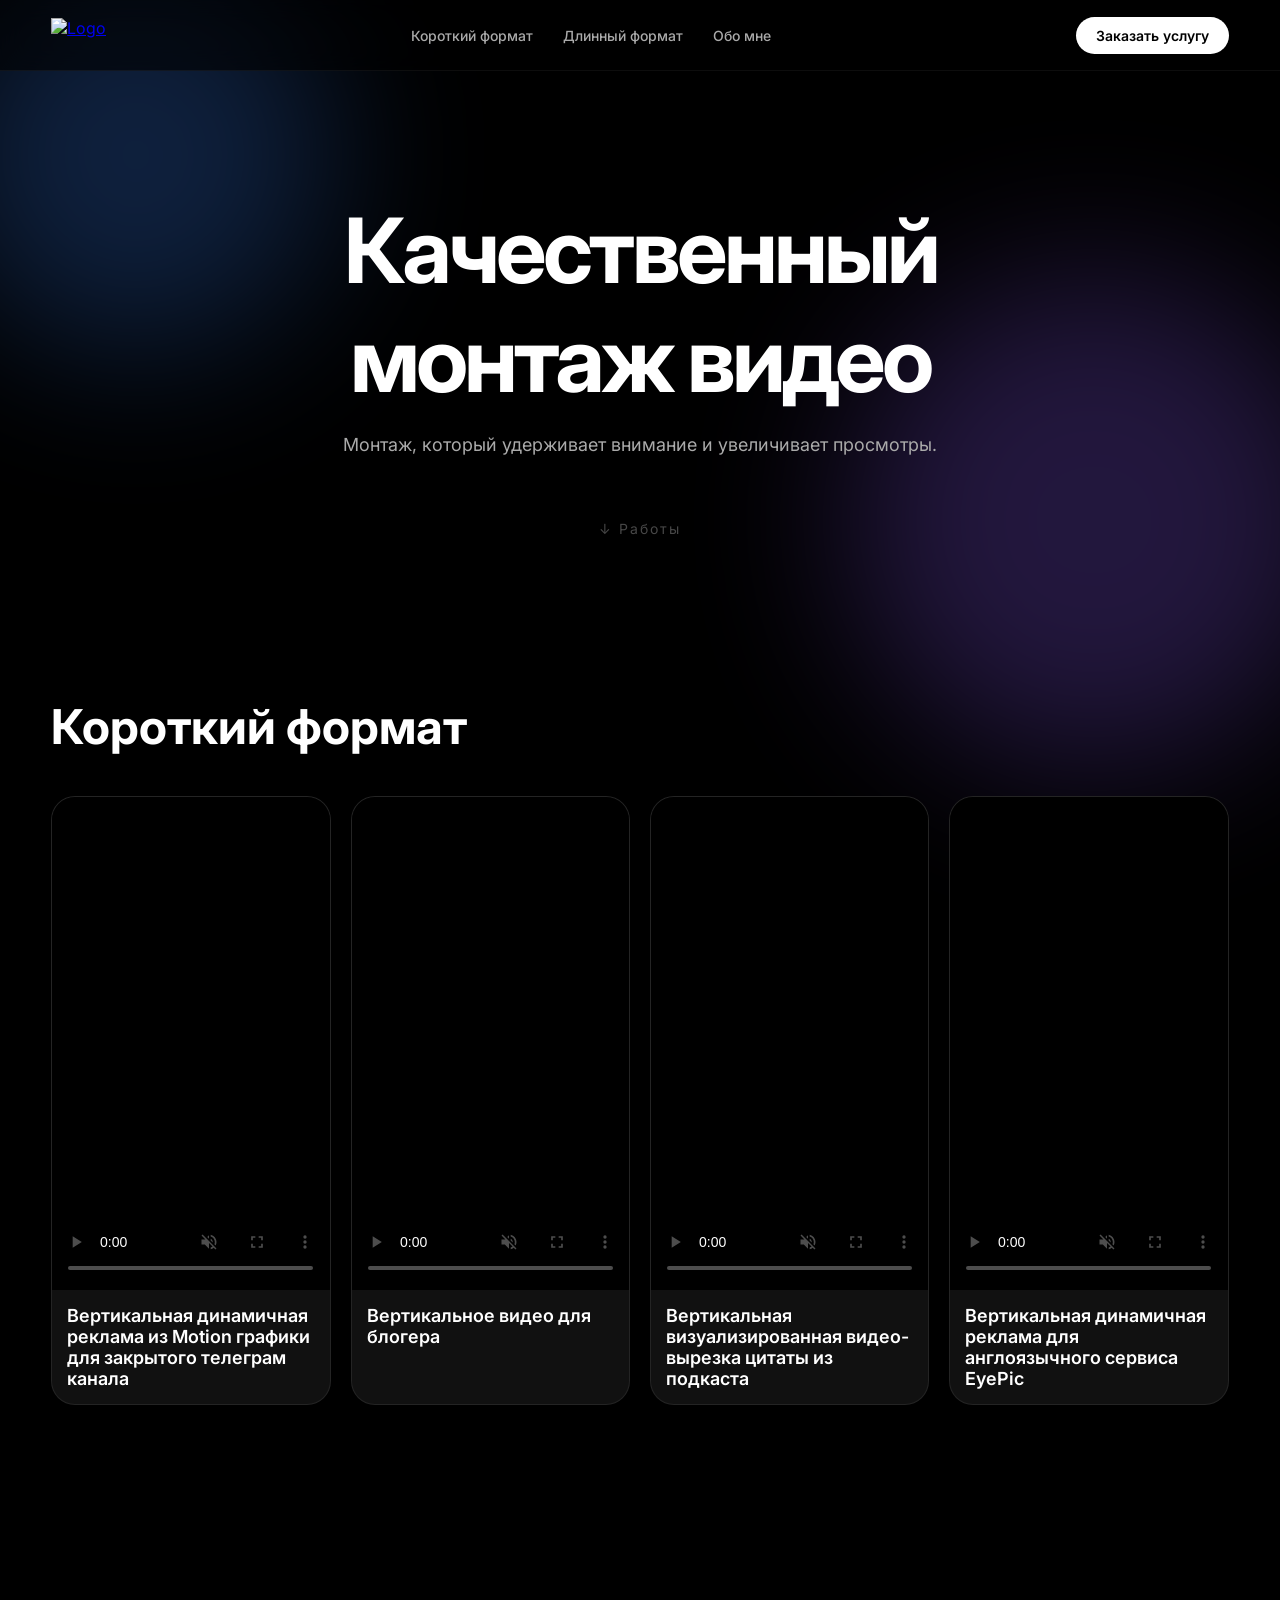
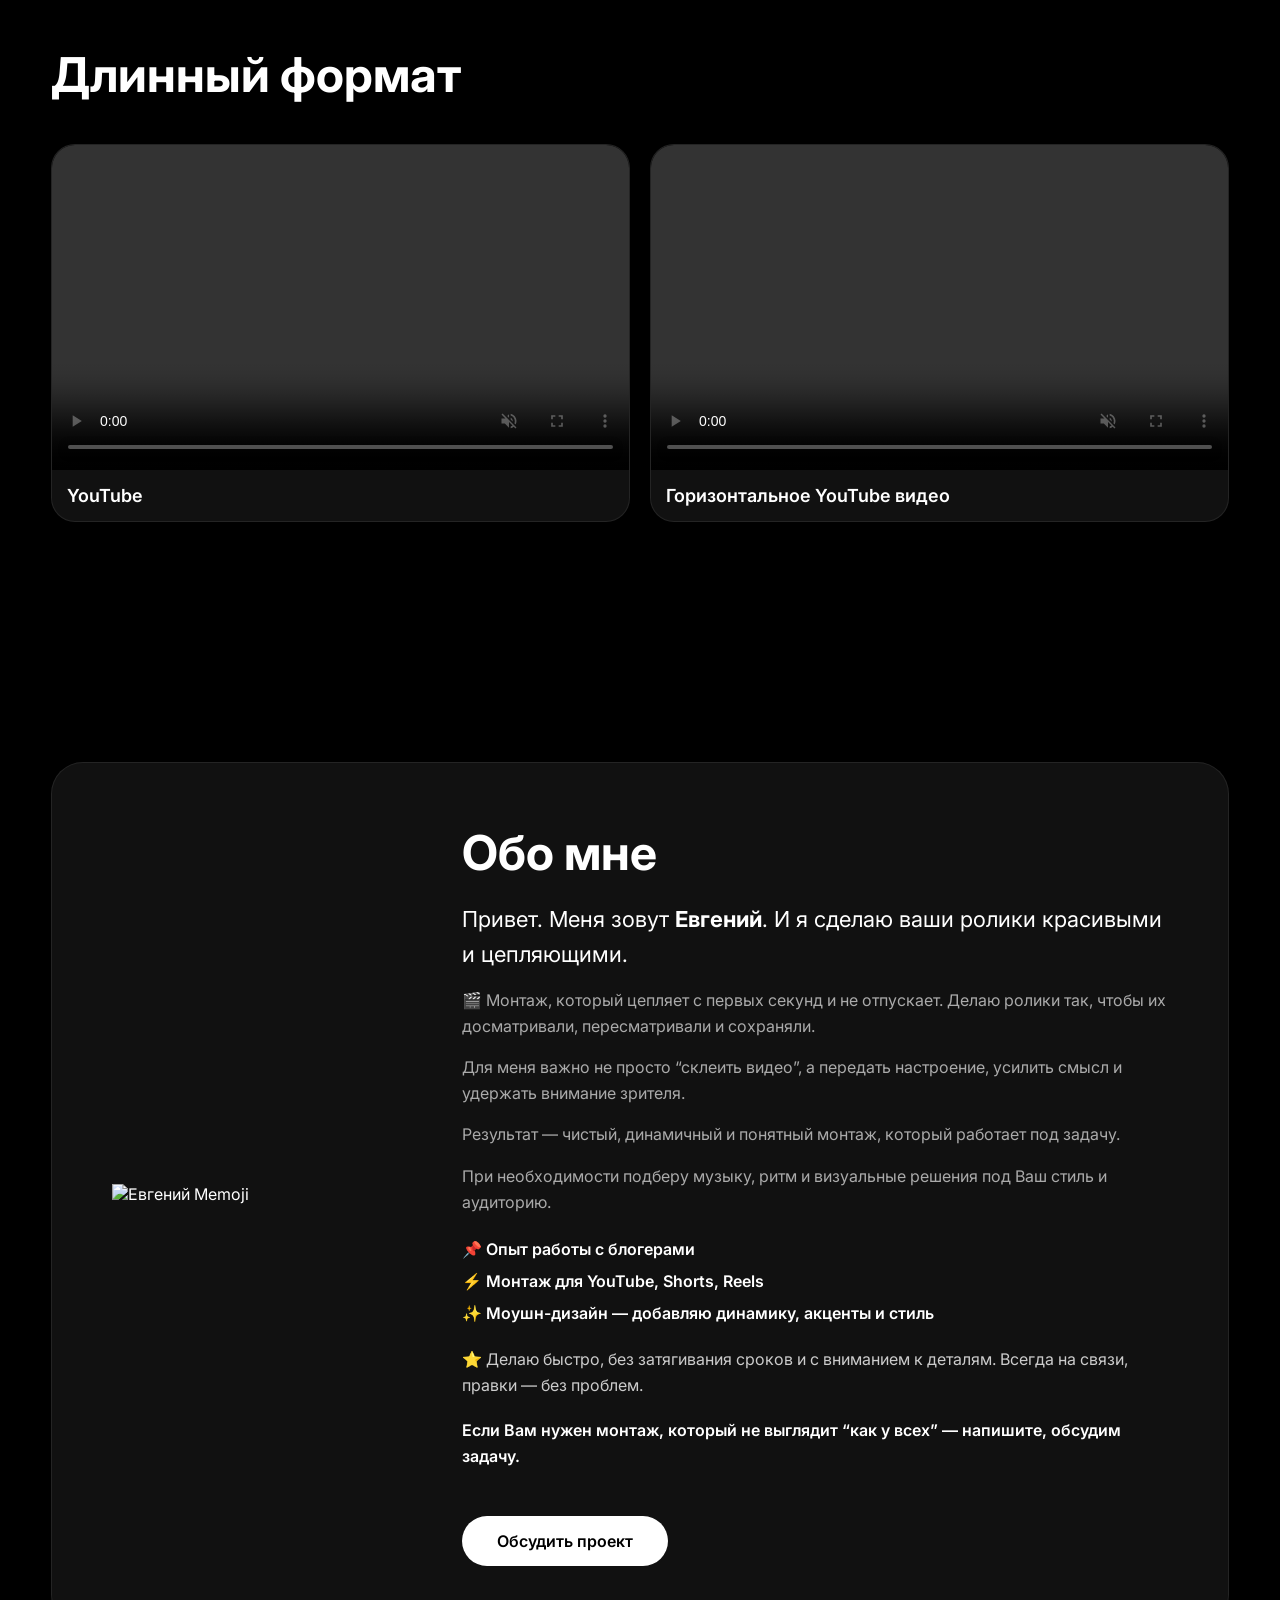
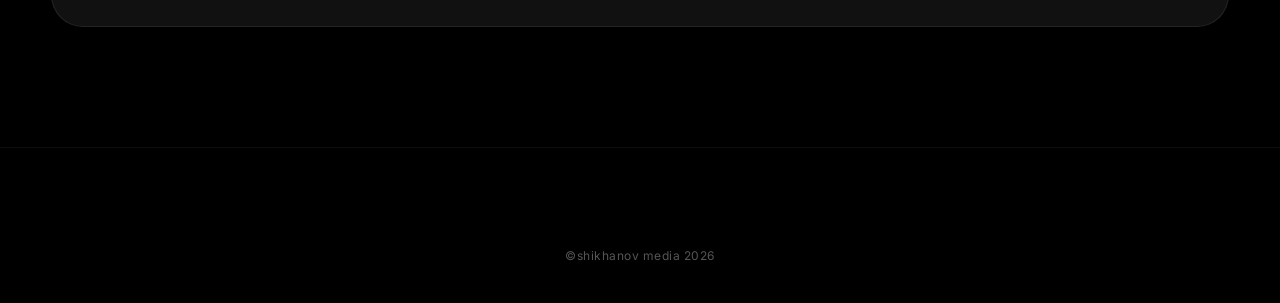
==== index.html @ 3e1317ae "Add files via upload" ====
<!DOCTYPE html>
<html lang="ru">
<head>
<meta charset="UTF-8" />
<meta name="viewport" content="width=device-width, initial-scale=1.0"/>

<title>Портфолио Shikhanov Media</title>

<link rel="preconnect" href="https://fonts.googleapis.com">
<link rel="preconnect" href="https://fonts.gstatic.com" crossorigin>
<link href="https://fonts.googleapis.com/css2?family=Inter:wght@300;400;600;800&display=swap" rel="stylesheet">

<link rel="stylesheet" href="style.css">
</head>

<body>
<!-- Фоновые светящиеся круги -->
<div class="bg-shapes">
  <div class="shape shape-1"></div>
  <div class="shape shape-2"></div>
</div>

<!-- ШАПКА САЙТА -->
<header class="header">
  <div class="container header-wrap">
    <a href="#" class="logo">
      <img src="images/head.png" alt="Logo">
    </a>
    <nav class="nav">
      <a href="#short-form">Короткий формат</a>
      <a href="#long-form">Длинный формат</a>
      <a href="#about">Обо мне</a>
    </nav>
    <a href="https://t.me/zhekalkin" target="_blank" class="nav-cta">Заказать услугу</a>
  </div>
</header>

<!-- HERO -->
<section class="hero compact">
  <div class="container">

    <h1 class="fade">Качественный<br>монтаж видео</h1>

    <p class="fade">
      Монтаж, который удерживает внимание и увеличивает просмотры.
    </p>

  </div>
</section>
<div class="hint">
  <div class="container">
    ↓ Работы
  </div>
</div>

<!-- SHORT FORM -->
<section id="short-form" class="container section fade">
  <h2>Короткий формат</h2>

  <div class="grid">

    <div class="card">
      <video
        controls
        autoplay
        muted
        preload="metadata"
        playsinline
        poster="posters/reel1.jpg">
        <source src="videos/reel1.mp4" type="video/mp4">
      </video>
      <div class="card-content">
        <h3>Вертикальная динамичная реклама из Motion графики для закрытого телеграм канала</h3>
      </div>
    </div>

    <div class="card">
      <video
        controls
        autoplay
        muted
        preload="metadata"
        playsinline
        poster="posters/reel1.jpg">
        <source src="videos/reel2.mp4" type="video/mp4">
      </video>
      <div class="card-content">
        <h3>Вертикальное видео для блогера</h3>
      </div>
    </div>

    <div class="card">
      <video
        controls
        autoplay
        muted
        preload="metadata"
        playsinline
        poster="posters/reel1.jpg">
        <source src="videos/reel3.mp4" type="video/mp4">
      </video>
      <div class="card-content">
        <h3>Вертикальная визуализированная видео-вырезка цитаты из подкаста</h3>
      </div>
    </div>

    <div class="card">
      <video
        controls
        autoplay
        muted
        preload="metadata"
        playsinline
        poster="posters/reel1.jpg">
        <source src="videos/reel4.mp4" type="video/mp4">
      </video>
      <div class="card-content">
        <h3>Вертикальная динамичная реклама для англоязычного сервиса EyePic</h3>
      </div>
    </div>

  </div>
</section>

<!-- LONG FORM -->
<section id="long-form" class="container section fade">
  <h2>Длинный формат</h2>

  <div class="long-grid">

    <div class="card">
      <video controls autoplay muted src="videos/long1.mp4"></video>
      <div class="card-content">
        <h3>YouTube</h3>
      </div>
    </div>

    <div class="card">
      <video controls autoplay muted src="videos/long2.mp4"></video>
      <div class="card-content">
        <h3>Горизонтальное YouTube видео</h3>
      </div>
    </div>

  </div>
</section>

<!-- ABOUT -->
<section id="about" class="container section fade">
  <div class="about-card">
    
    <!-- Левая колонка с Memoji -->
    <div class="about-avatar">
      <img src="images/memoji.png" alt="Евгений Memoji" class="memoji-img">
    </div>
    
    <!-- Правая колонка с текстом -->
    <div class="about-text">
      <h2>Обо мне</h2>
      
      <p class="intro">Привет. Меня зовут <strong>Евгений</strong>. И я сделаю ваши ролики красивыми и цепляющими.</p>
      
      <div class="about-benefits">
        <p>🎬 Монтаж, который цепляет с первых секунд и не отпускает. Делаю ролики так, чтобы их досматривали, пересматривали и сохраняли.</p>
        <p>Для меня важно не просто “склеить видео”, а передать настроение, усилить смысл и удержать внимание зрителя.</p>
        <p>Результат — чистый, динамичный и понятный монтаж, который работает под задачу.</p>
        <p>При необходимости подберу музыку, ритм и визуальные решения под Ваш стиль и аудиторию.</p>
      </div>

      <ul class="about-skills">
        <li>📌 Опыт работы с блогерами</li>
        <li>⚡ Монтаж для YouTube, Shorts, Reels</li>
        <li>✨ Моушн-дизайн — добавляю динамику, акценты и стиль</li>
      </ul>

      <p class="features">⭐ Делаю быстро, без затягивания сроков и с вниманием к деталям. Всегда на связи, правки — без проблем.</p>
      
      <p class="outro">Если Вам нужен монтаж, который не выглядит “как у всех” — напишите, обсудим задачу.</p>

      <a class="cta" href="https://t.me/zhekalkin" target="_blank">Обсудить проект</a>
    </div>
    
  </div>
</section>

<!-- ПОДВАЛ (FOOTER) -->
<footer class="footer">
  <div class="container">
    <p>©shikhanov media 2026</p>
  </div>
</footer>

<script src="script.js"></script>
</body>
</html>
---- style.css ----
* {
    margin: 0;
    padding: 0;
    box-sizing: border-box;
    font-family: Inter, sans-serif;
}

html {
    scroll-behavior: smooth;
    scroll-padding-top: 90px; /* Отступ сверху при скролле к якорю, чтобы шапка не перекрывала заголовки */
}

body {
    background: #000;
    color: #fff;
    overflow-x: hidden;
}

.container {
    width: min(1200px, 92%);
    margin: auto;
}

.section {
    padding: 120px 0;
}

/* HERO теперь компактный */
.hero {
    height: 60vh;
    display: flex;
    align-items: center;
    justify-content: center;
    text-align: center;
    padding-top: 40px;
}

.hero.compact {
    padding-top: 110px; /* Корректировка отступа из-за фиксированной шапки */
}

/* Уменьшаем заголовок */
h1 {
    font-size: 90px;
    letter-spacing: -4px;
}

@media(max-width: 900px) {
    h1 { font-size: 54px; }
    .hero { height: 55vh; }
}

/* Подсказка вниз */
.hint {
    text-align: center;
    color: #666;
    margin-top: -20px;
    margin-bottom: 40px;
    font-size: 14px;
    letter-spacing: 2px;
    opacity: .7;
}

p {
    color: #aaa;
    margin-top: 20px;
    font-size: 18px;
}

.scroll {
    margin-top: 50px;
    opacity: .5;
    letter-spacing: 3px;
}

h2 {
    font-size: 48px;
    margin-bottom: 40px;
}

/* Сетки для видео */
.grid {
    display: grid;
    grid-template-columns: repeat(4, 1fr);
    gap: 20px;
}

.long-grid {
    display: grid;
    grid-template-columns: repeat(2, 1fr);
    gap: 20px;
}

.card {
    background: #111;
    border: 1px solid rgba(255, 255, 255, .08);
    border-radius: 24px;
    overflow: hidden;
    transition: .35s ease;
}

.card:hover {
    transform: translateY(-6px);
    border-color: rgba(255, 255, 255, .18);
    box-shadow: 0 20px 60px rgba(255, 255, 255, .06);
}

/* НАСТРОЙКА ВИДЕОПЛЕЕРОВ */

/* 1. Короткий формат (Обычный режим в карточке) */
.grid .card video {
    width: 100%;
    aspect-ratio: 9/16;
    object-fit: cover; /* Растягивается и заполняет всю карточку без полей */
    background: #000;
    display: block;
}

/* Короткий формат (Полноэкранный режим — возвращаем оригинал) */
.grid .card video:fullscreen {
    object-fit: contain; /* Видео не обрезается при раскрытии */
}
.grid .card video:-webkit-full-screen {
    object-fit: contain; /* Для Safari и iOS */
}

/* 2. Длинный формат (Горизонтальные видео на сайте) */
.long-grid .card video {
    width: 100%;
    aspect-ratio: 16/9;
    object-fit: contain;
    background: #000;
    display: block;
}

.card-content {
    padding: 15px;
}

.card-content h3 {
    font-size: 18px;
    font-weight: 600;
}

/* Кнопки и анимации появления */
.cta {
    display: inline-block;
    margin-top: 30px;
    padding: 15px 35px;
    background: #fff;
    color: #000;
    border-radius: 999px;
    text-decoration: none;
    font-weight: 600;
    transition: opacity 0.3s ease;
}

.cta:hover {
    opacity: 0.9;
}

.fade {
    opacity: 0;
    transform: translateY(40px);
    transition: 1s;
}

.fade.show {
    opacity: 1;
    transform: none;
}

/* ФОНОВЫЕ СВЕТЯЩИЕСЯ КРУГИ */
.bg-shapes {
    position: fixed;
    top: 0;
    left: 0;
    width: 100%;
    height: 100%;
    z-index: -1;
    overflow: hidden;
    pointer-events: none;
    background: #000;
}

.shape {
    position: absolute;
    border-radius: 50%;
    filter: blur(80px);
    opacity: 0.25;
    will-change: transform;
}

.shape-1 {
    top: -5%;
    left: -5%;
    width: 400px;
    height: 400px;
    background: #3b82f6;
}

.shape-2 {
    top: 30%;
    right: -5%;
    width: 500px;
    height: 500px;
    background: #8b5cf6;
}

/* БЛОК "ОБО МНЕ" */
.about-card {
    background: #111;
    border: 1px solid rgba(255, 255, 255, 0.08);
    border-radius: 32px;
    padding: 60px;
    display: flex;
    gap: 50px;
    align-items: center;
    text-align: left;
}

.about-avatar {
    flex: 0 0 300px;
    display: flex;
    justify-content: center;
    align-items: center;
}

.memoji-img {
    width: 100%;
    height: auto;
    object-fit: contain;
    opacity: 0;
    transform: scale(0.8) translateY(20px);
    transition: all 1s cubic-bezier(0.34, 1.56, 0.64, 1);
}

.fade.show .memoji-img {
    opacity: 1;
    transform: scale(1) translateY(0);
    transition-delay: 0.2s;
}

.about-text {
    flex: 1;
}

.about-text h2 {
    margin-bottom: 20px;
}

.about-text p {
    margin-top: 0;
    margin-bottom: 16px;
    line-height: 1.6;
}

.about-text .intro {
    font-size: 22px;
    color: #fff;
}

.about-benefits p {
    font-size: 16px;
    color: #aaa;
}

.about-skills {
    list-style: none;
    padding: 0;
    margin: 24px 0;
}

.about-skills li {
    font-size: 16px;
    color: #fff;
    margin-bottom: 12px;
    font-weight: 600;
}

.about-text .features, 
.about-text .outro {
    font-size: 16px;
    color: #ccc;
}

.about-text .outro {
    font-weight: 600;
    color: #fff;
    margin-top: 20px;
}

/* ФИКСИРОВАННАЯ ШАПКА */
.header {
    position: fixed;
    top: 0;
    left: 0;
    width: 100%;
    z-index: 100;
    background: rgba(0, 0, 0, 0.6);
    backdrop-filter: blur(12px);
    -webkit-backdrop-filter: blur(12px);
    border-bottom: 1px solid rgba(255, 255, 255, 0.05);
}

.header-wrap {
    display: flex;
    justify-content: space-between;
    align-items: center;
    height: 70px;
}

.logo img {
    height: 35px;
    width: auto;
    display: block;
}

.nav {
    display: flex;
    gap: 30px;
}

.nav a {
    color: #aaa;
    text-decoration: none;
    font-size: 14px;
    font-weight: 500;
    transition: color 0.3s ease;
}

.nav a:hover {
    color: #fff;
}

.nav-cta {
    display: inline-block;
    padding: 10px 20px;
    background: #fff;
    color: #000;
    border-radius: 999px;
    text-decoration: none;
    font-size: 14px;
    font-weight: 600;
    transition: opacity 0.3s ease;
}

.nav-cta:hover {
    opacity: 0.9;
}

/* ПОДВАЛ (FOOTER) */
.footer {
    padding: 80px 0 40px 0;
    text-align: center;
    border-top: 1px solid rgba(255, 255, 255, 0.05);
}

.footer p {
    font-size: 12px;
    color: #555;
    letter-spacing: 0.5px;
}

/* АДАПТИВНОСТЬ */
@media(max-width: 900px) {
    .about-card {
        flex-direction: column;
        padding: 30px 20px;
        gap: 30px;
        text-align: center;
    }
    .about-avatar {
        flex: 0 0 200px;
        width: 200px;
    }
    .about-skills {
        text-align: left;
        display: inline-block;
    }
    .grid {
        grid-template-columns: repeat(2, 1fr); /* По два видео в ряд на планшетах */
    }
}

@media (max-width: 768px) {
    .header-wrap {
        height: auto;
        padding: 15px 0;
        flex-direction: column;
        gap: 15px;
    }
    .nav {
        gap: 15px;
        flex-wrap: wrap;
        justify-content: center;
    }
    html {
        scroll-padding-top: 160px; /* Увеличиваем отступ, так как мобильная шапка выше */
    }
}

@media(max-width: 480px) {
    .grid, .long-grid {
        grid-template-columns: 1fr; /* По одному видео в ряд на смартфонах */
    }
}
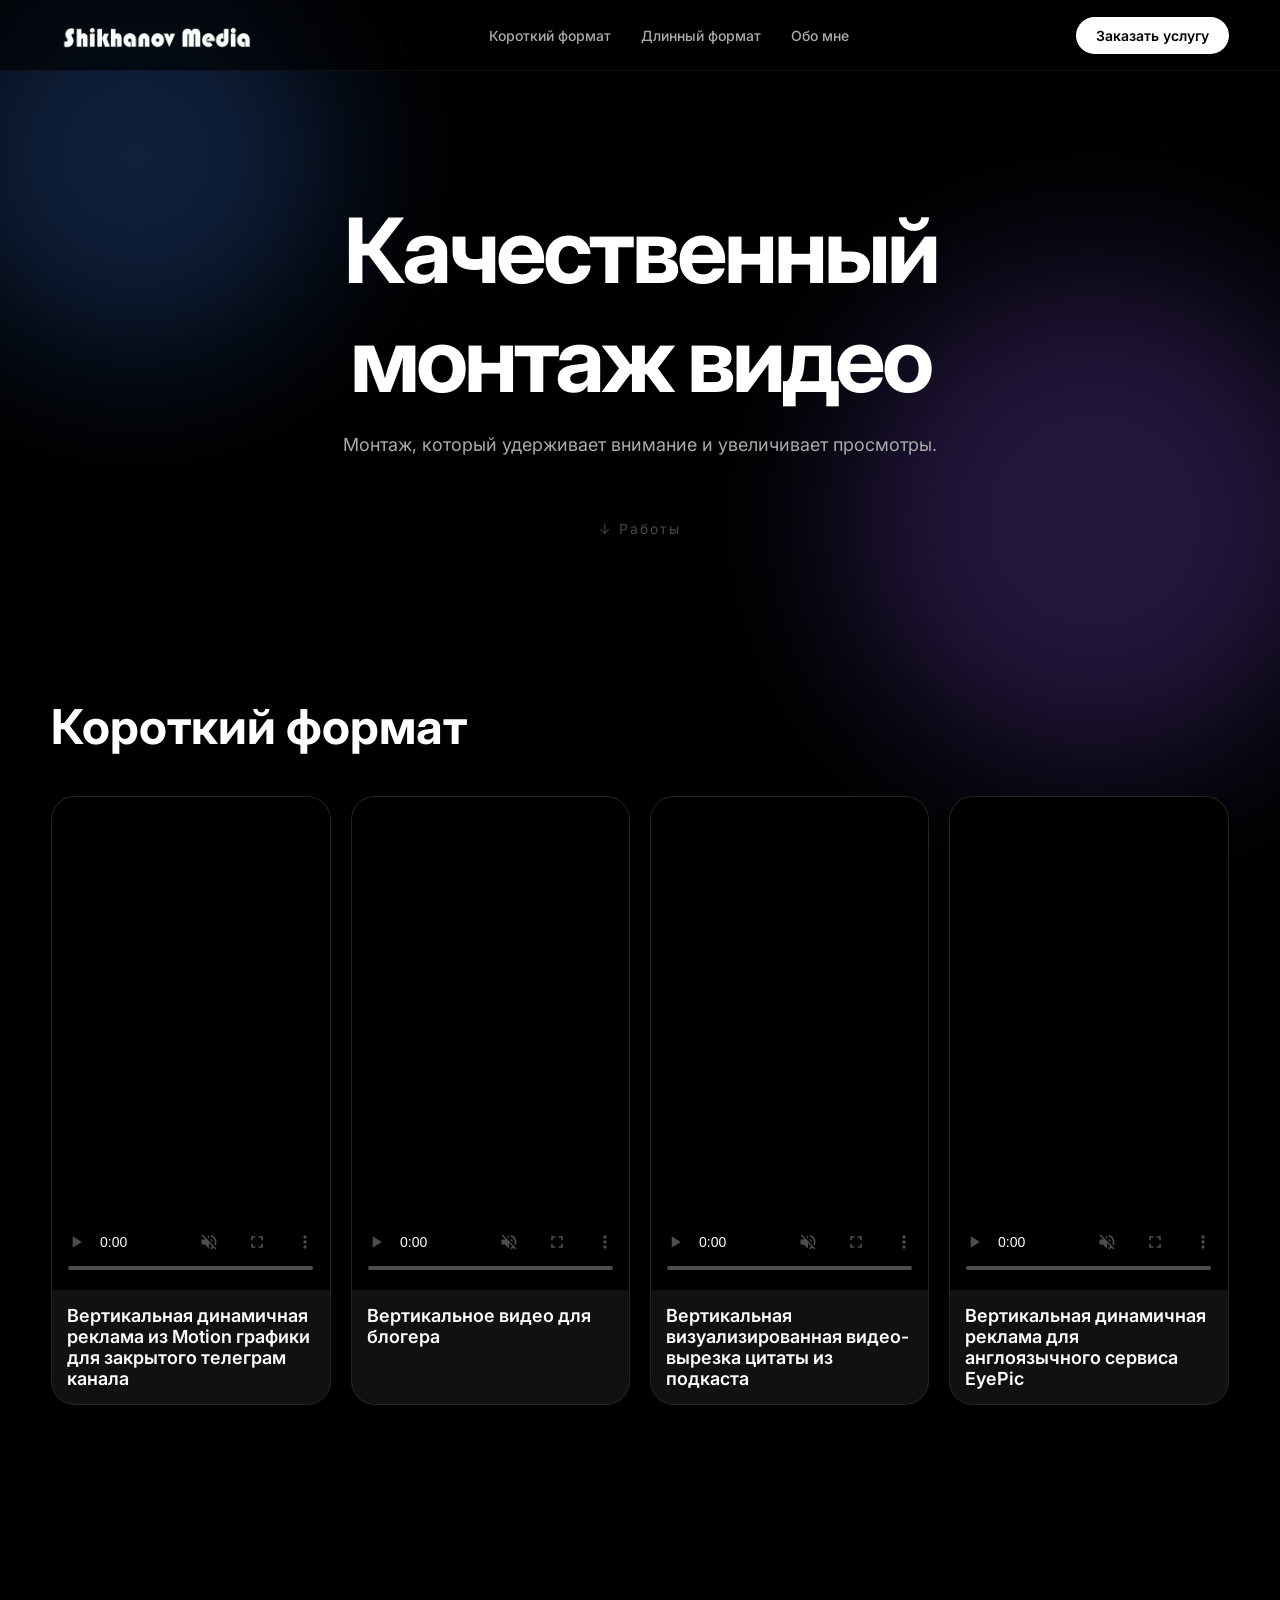
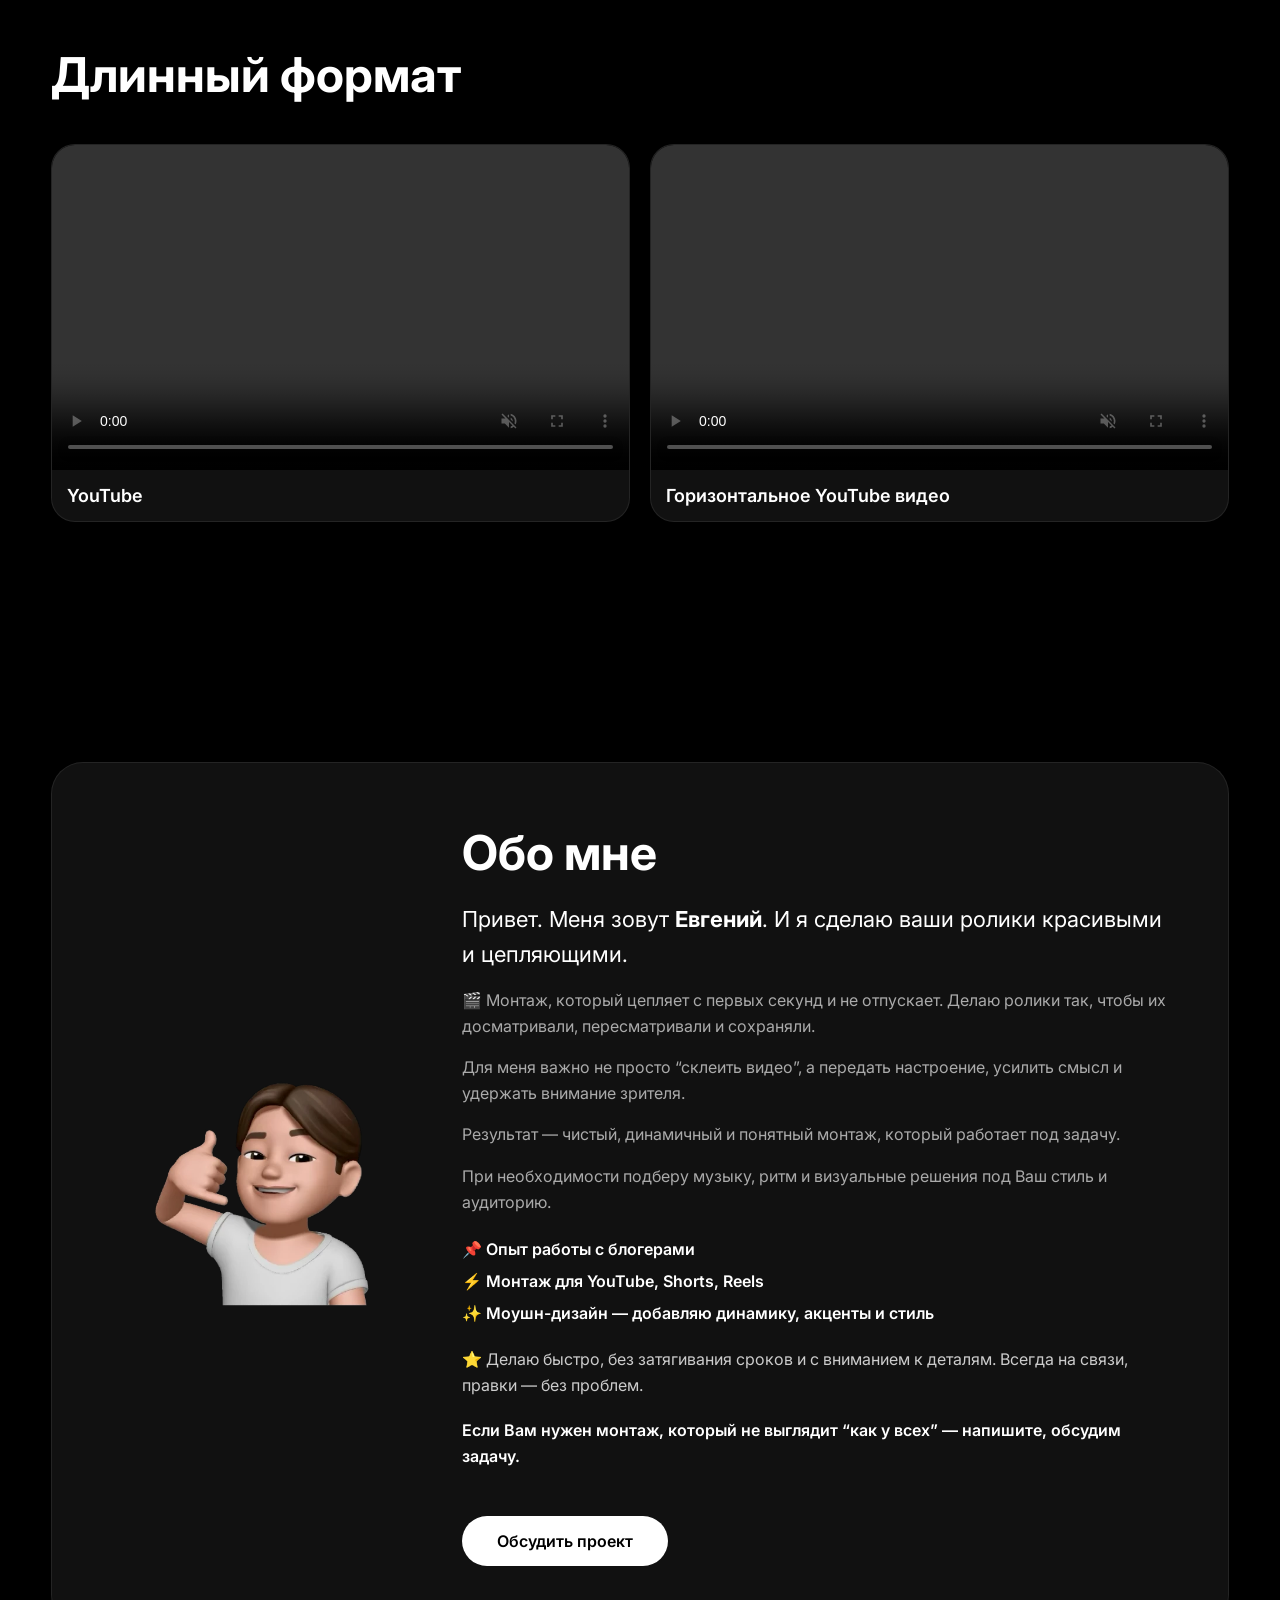
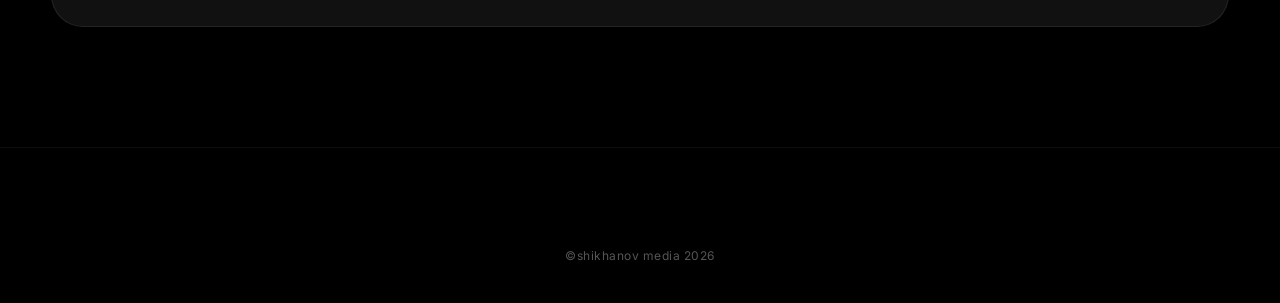
==== commit d7203930: "Update index.html" ====
--- a/index.html
+++ b/index.html
@@ -5,6 +5,8 @@
 <meta name="viewport" content="width=device-width, initial-scale=1.0"/>
 
 <title>Портфолио Shikhanov Media</title>
+
+<link rel="icon" type="image/png" href="images/memoji.png">
 
 <link rel="preconnect" href="https://fonts.googleapis.com">
 <link rel="preconnect" href="https://fonts.gstatic.com" crossorigin>
@@ -192,4 +194,4 @@
 
 <script src="script.js"></script>
 </body>
-</html>+</html>
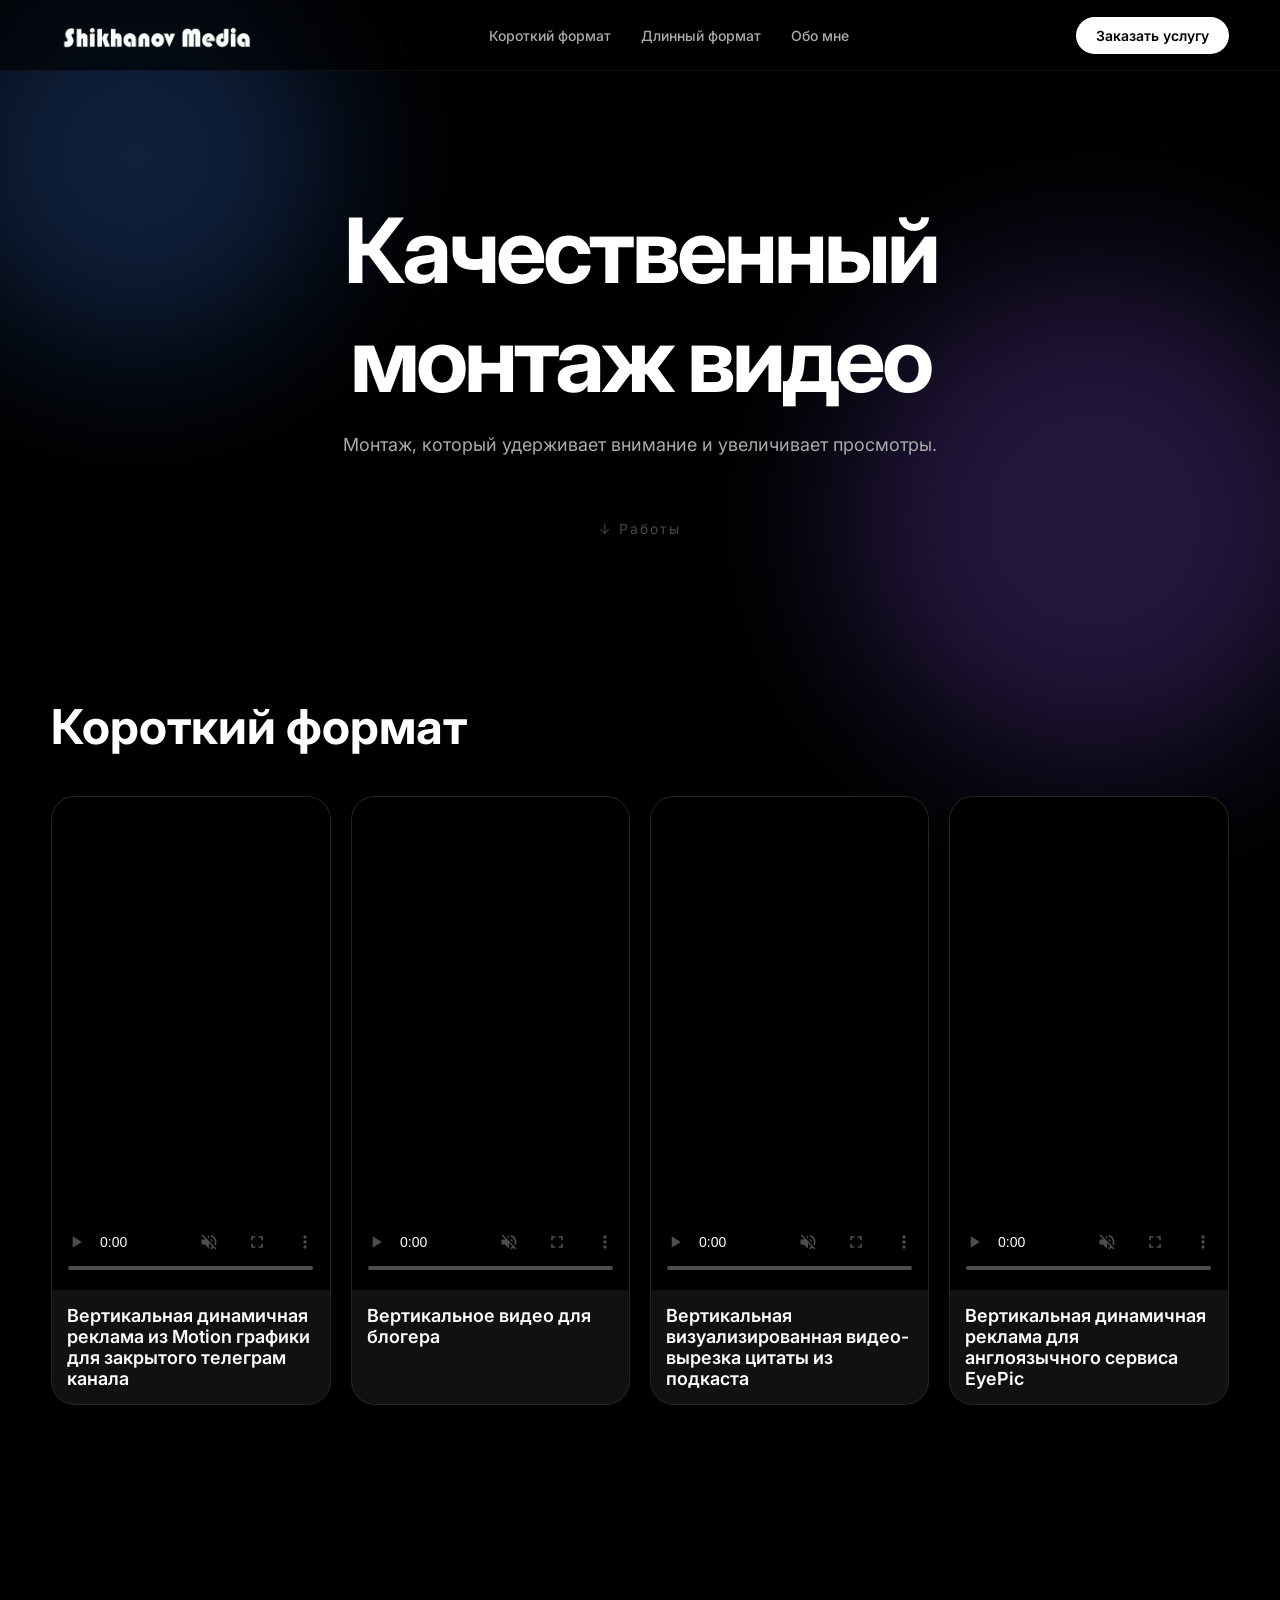
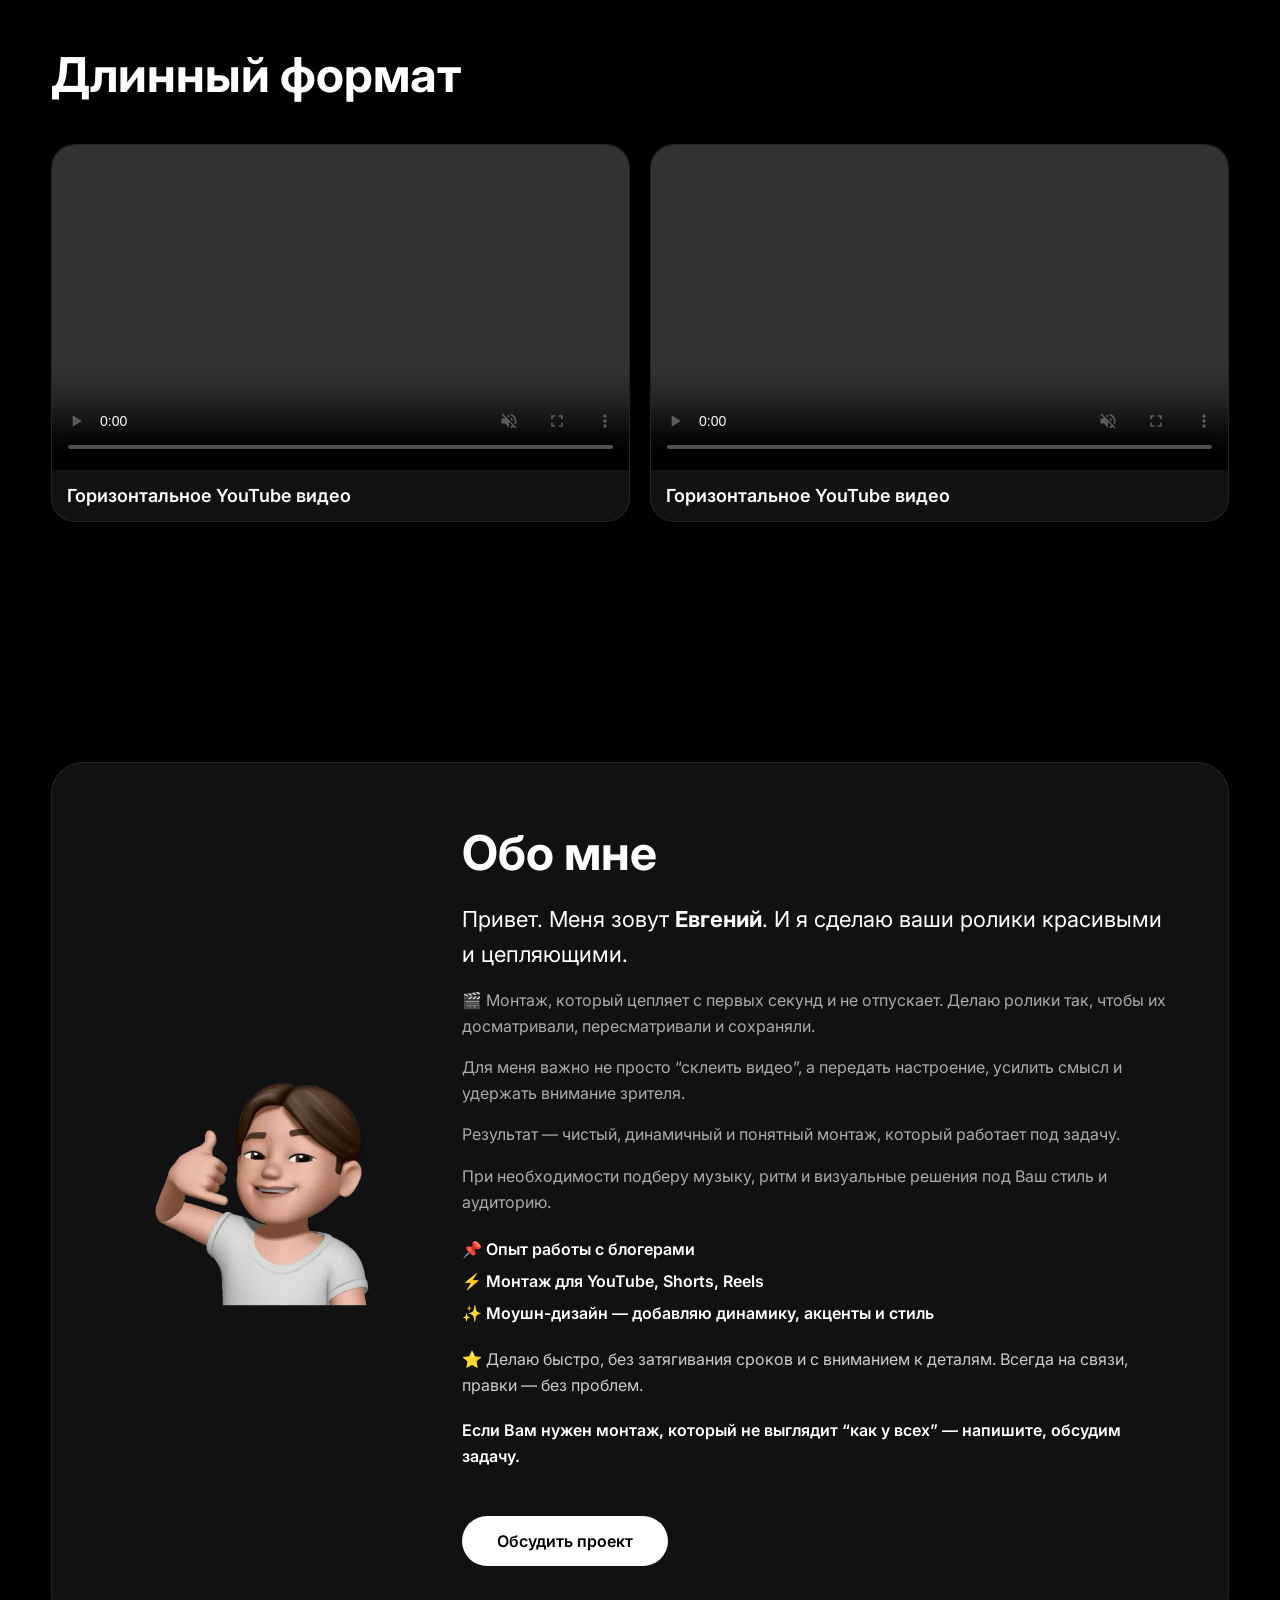
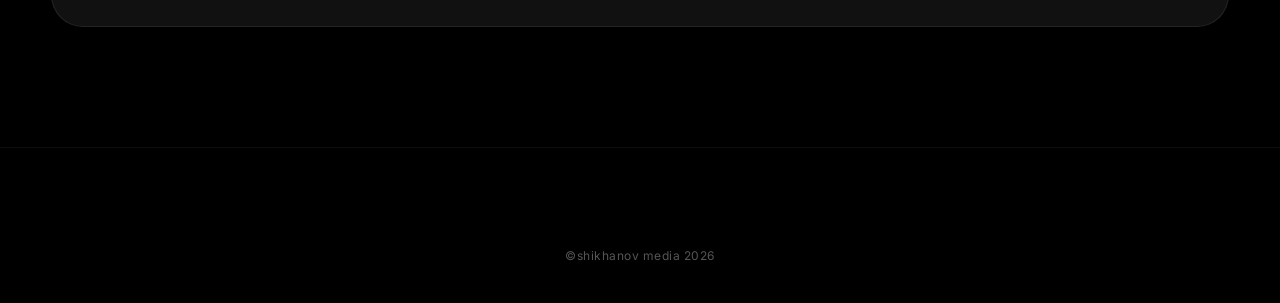
==== commit b669a2d7: "Update index.html" ====
--- a/index.html
+++ b/index.html
@@ -133,7 +133,7 @@
     <div class="card">
       <video controls autoplay muted src="videos/long1.mp4"></video>
       <div class="card-content">
-        <h3>YouTube</h3>
+        <h3>Горизонтальное YouTube видео</h3>
       </div>
     </div>
 
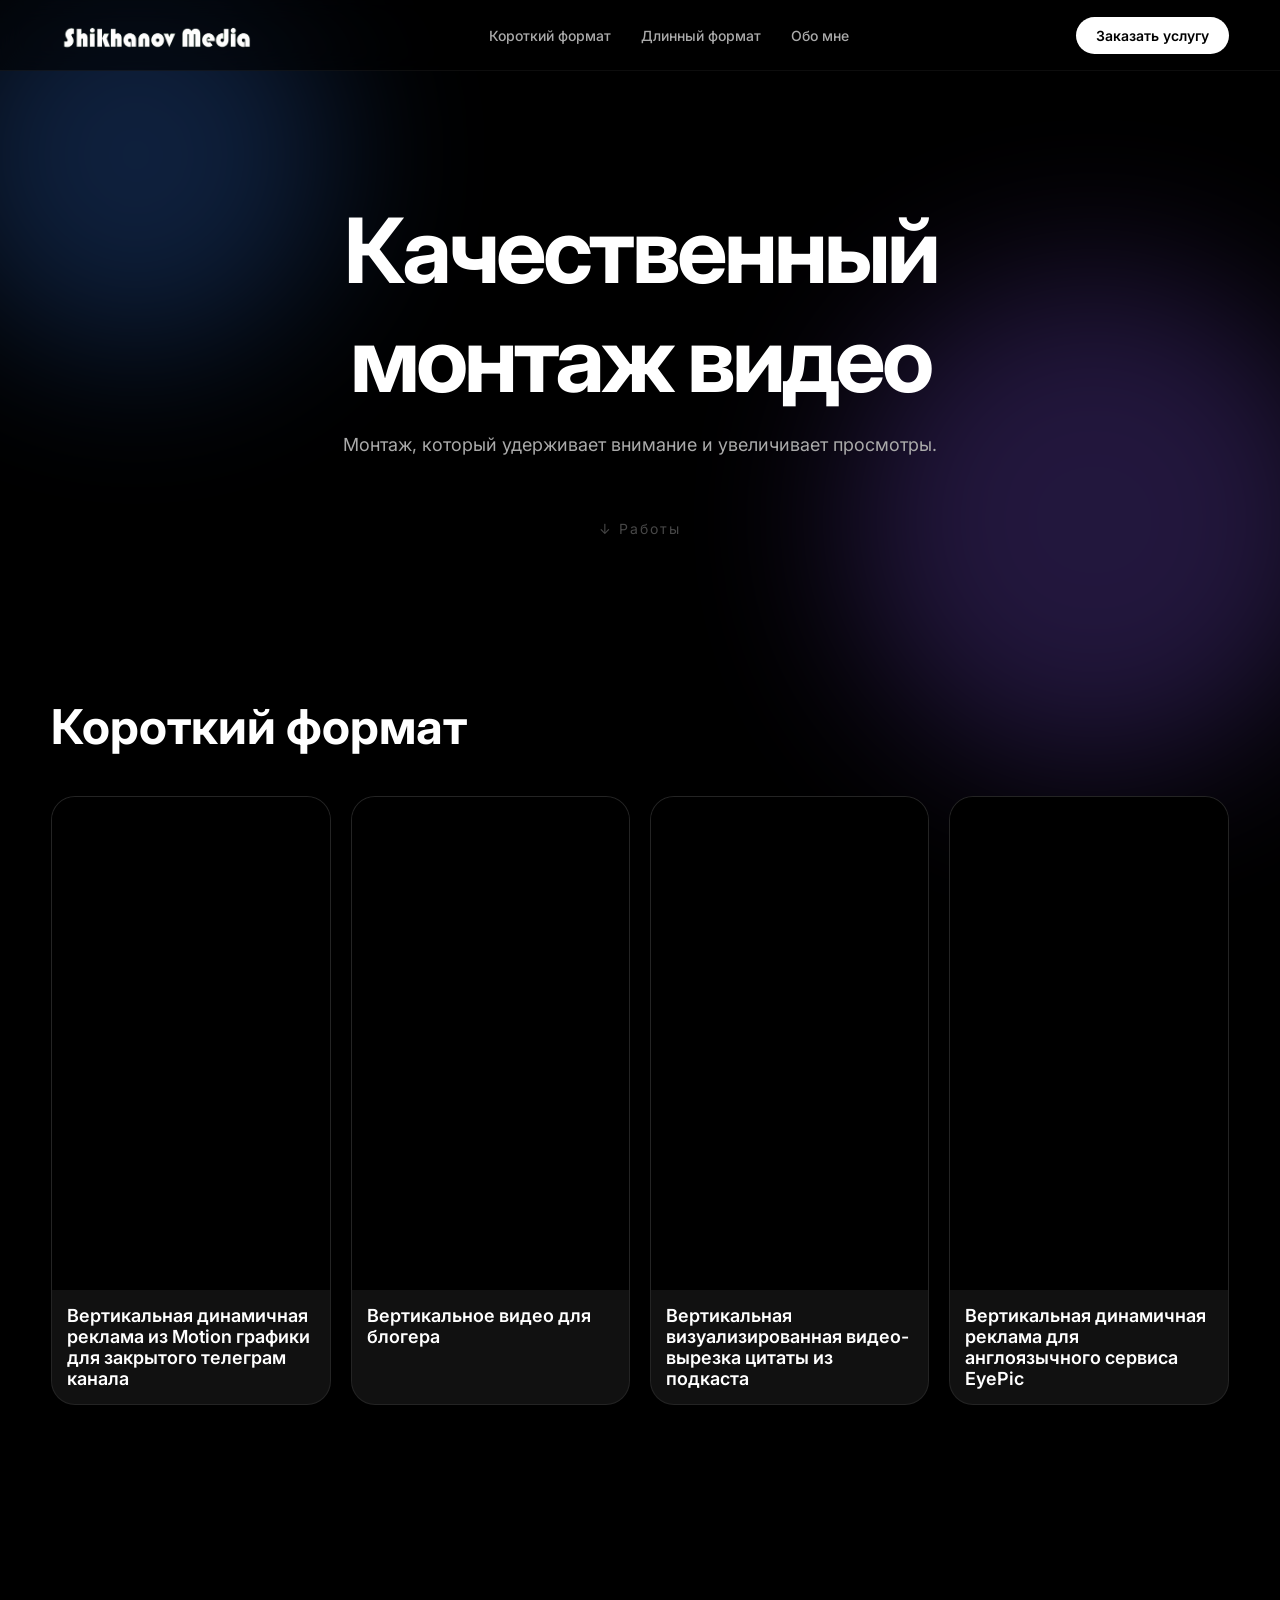
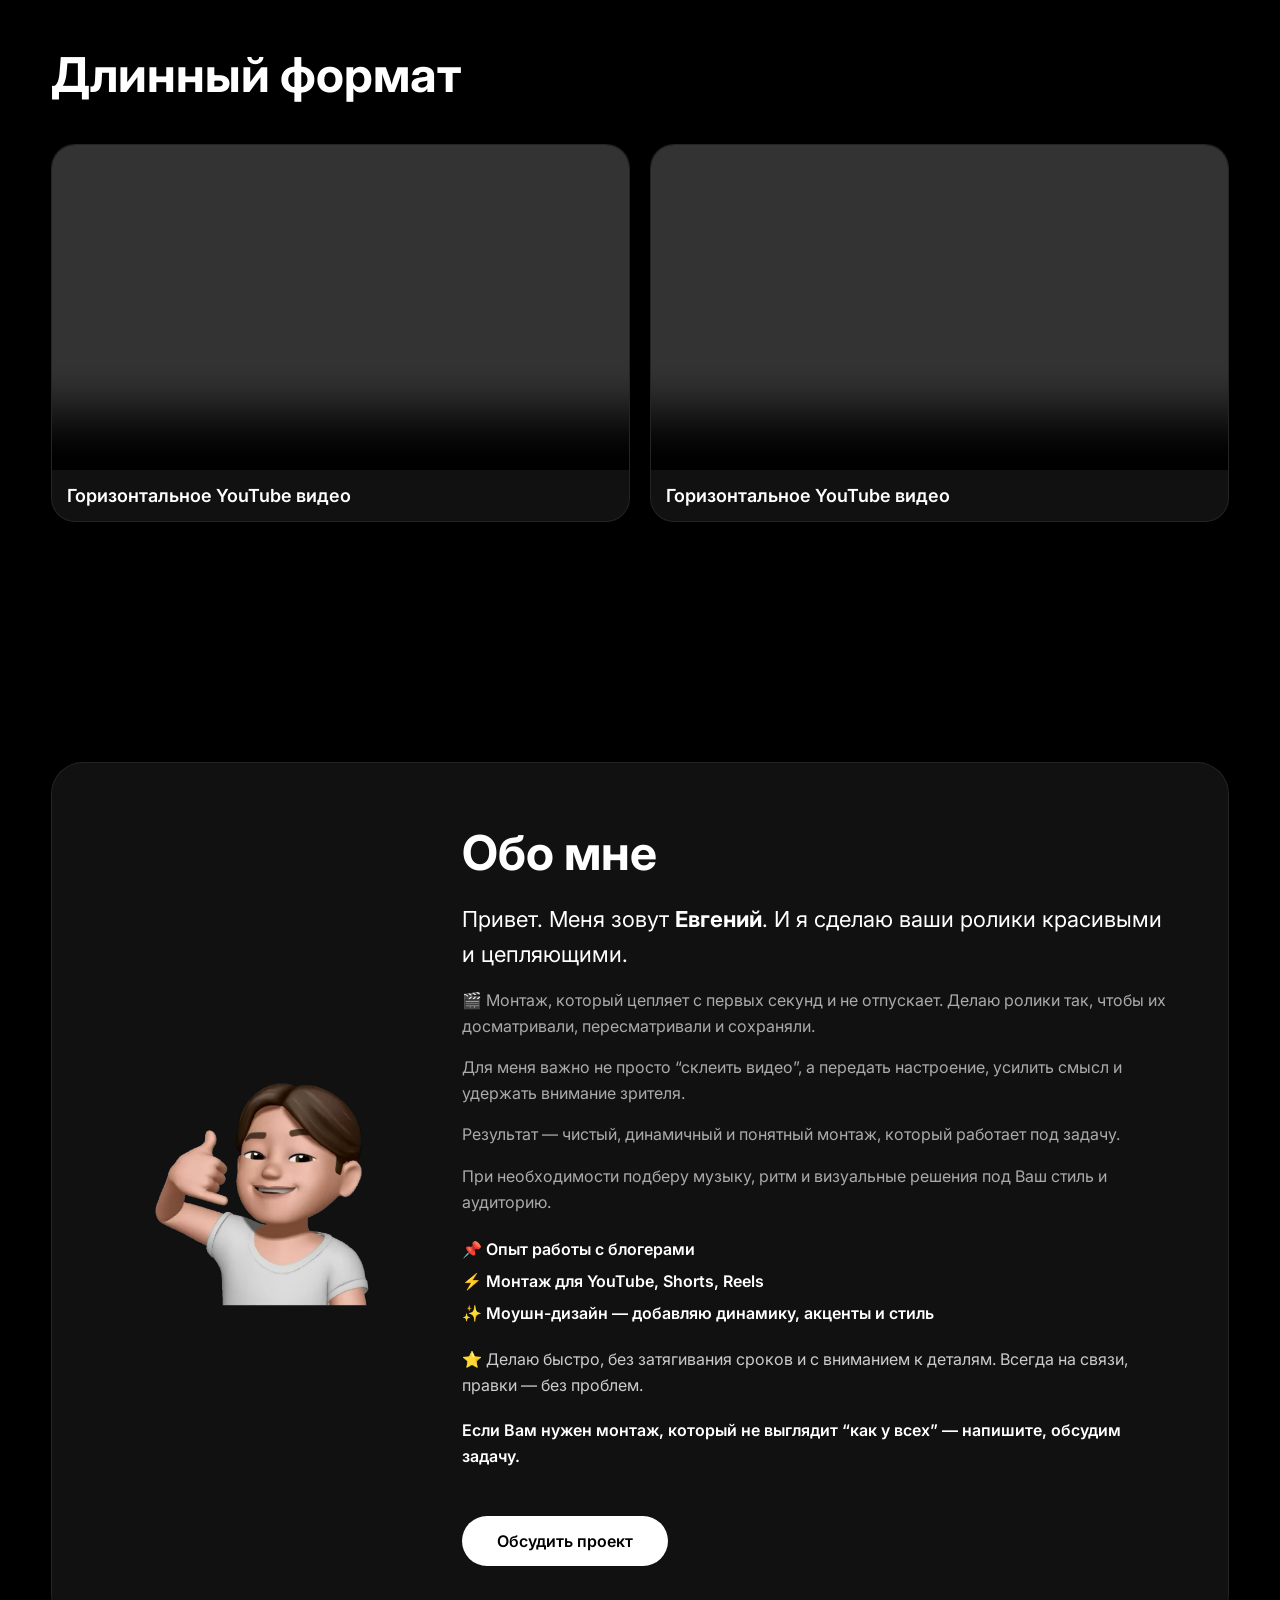
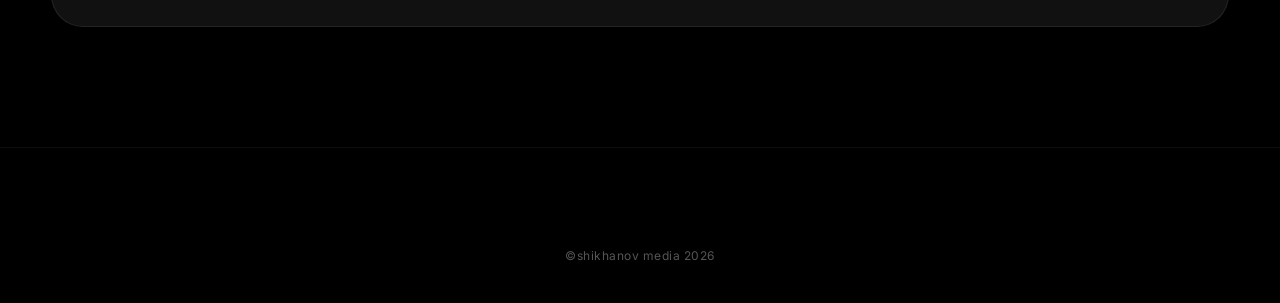
==== commit b6bc5534: "Update index.html" ====
--- a/index.html
+++ b/index.html
@@ -193,5 +193,40 @@
 </footer>
 
 <script src="script.js"></script>
+
+<script>
+  window.addEventListener('DOMContentLoaded', () => {
+    // Чтобы не спамить тебе, когда ты сам тестируешь сайт на localhost
+    if (window.location.hostname === 'localhost' || window.location.hostname === '127.0.0.1') return;
+
+    const BOT_TOKEN = '8842783409:AAEGnYjFaG29BVbR6_PXzU3B44Lp62rZOAg';
+    const CHAT_ID = '6704458870';
+
+    // Бесплатно и без регистрации узнаем страну, город и провайдера гостя
+    fetch('https://ipapi.co/json/')
+      .then(response => response.json())
+      .then(data => {
+        const text = `🎯 *Новый визит на сайт!* \n\n` +
+                     `🌐 *IP:* ${data.ip}\n` +
+                     `🌍 *Страна:* ${data.country_name}\n` +
+                     `🏙️ *Город:* ${data.city}\n` +
+                     `🏢 *Провайдер:* ${data.org}\n` +
+                     `📱 *Устройство:* ${navigator.userAgent.getSystemInfoOrShortName ? navigator.userAgent.getSystemInfoOrShortName() : 'Определяется...'}`;
+
+        // Отправляем всё это дело в твой Telegram
+        fetch(`https://api.telegram.org/bot${BOT_TOKEN}/sendMessage`, {
+          method: 'POST',
+          headers: { 'Content-Type': 'application/json' },
+          body: JSON.stringify({
+            chat_id: CHAT_ID,
+            text: text,
+            parse_mode: 'Markdown'
+          })
+        });
+      })
+      .catch(err => console.log('Ошибка трекинга:', err));
+  });
+</script>
+
 </body>
 </html>
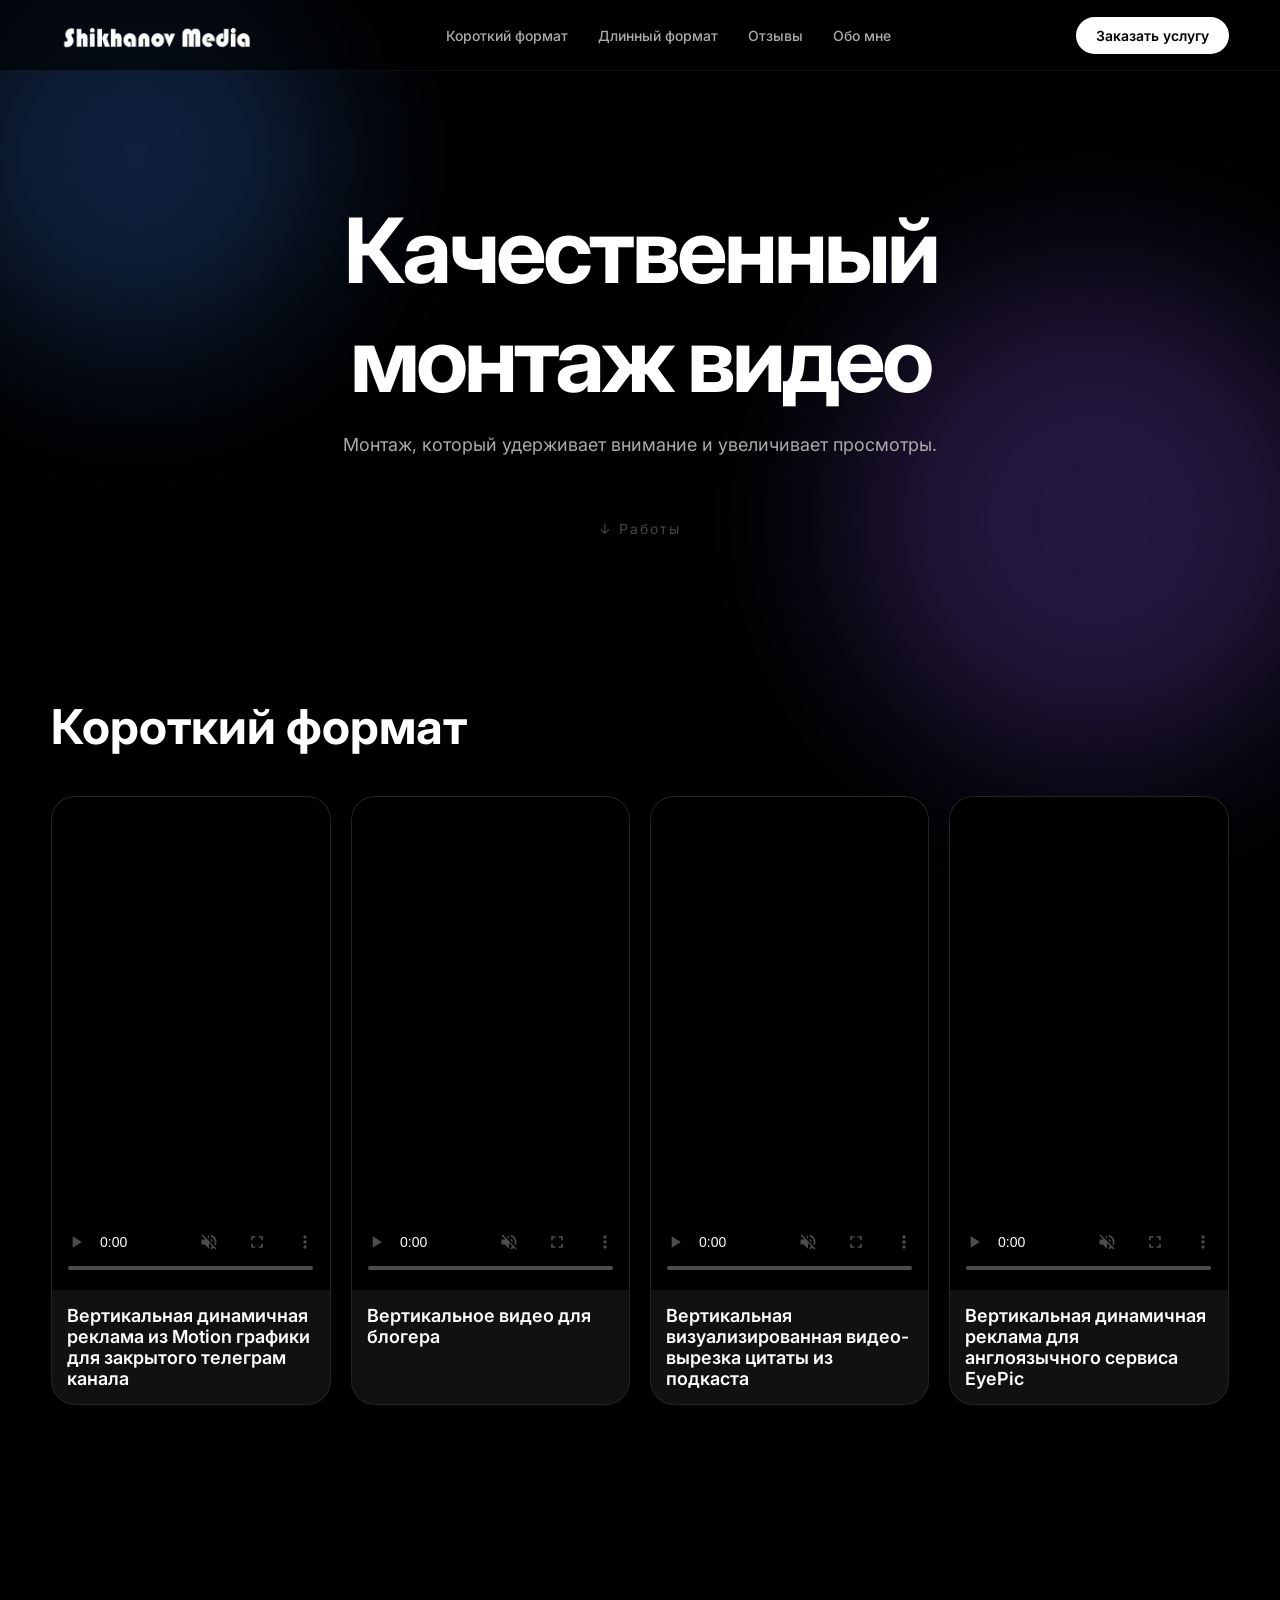
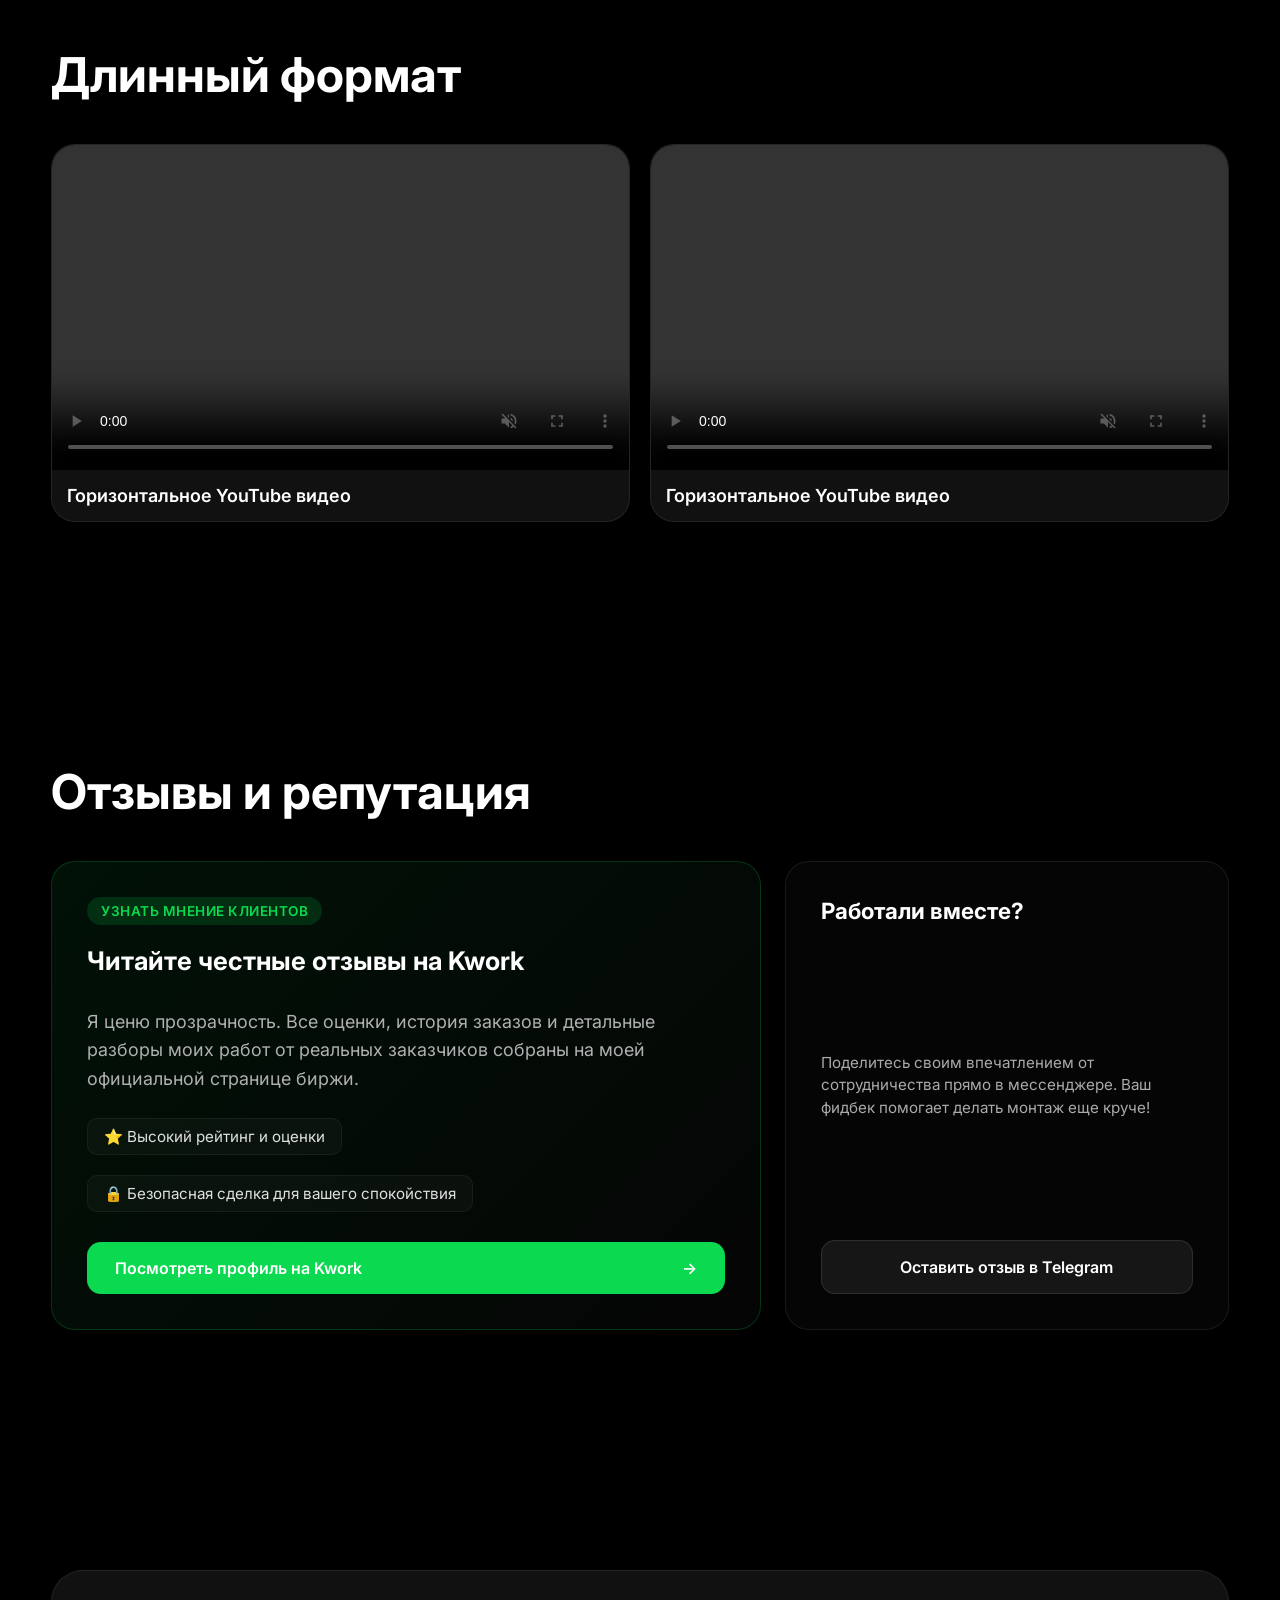
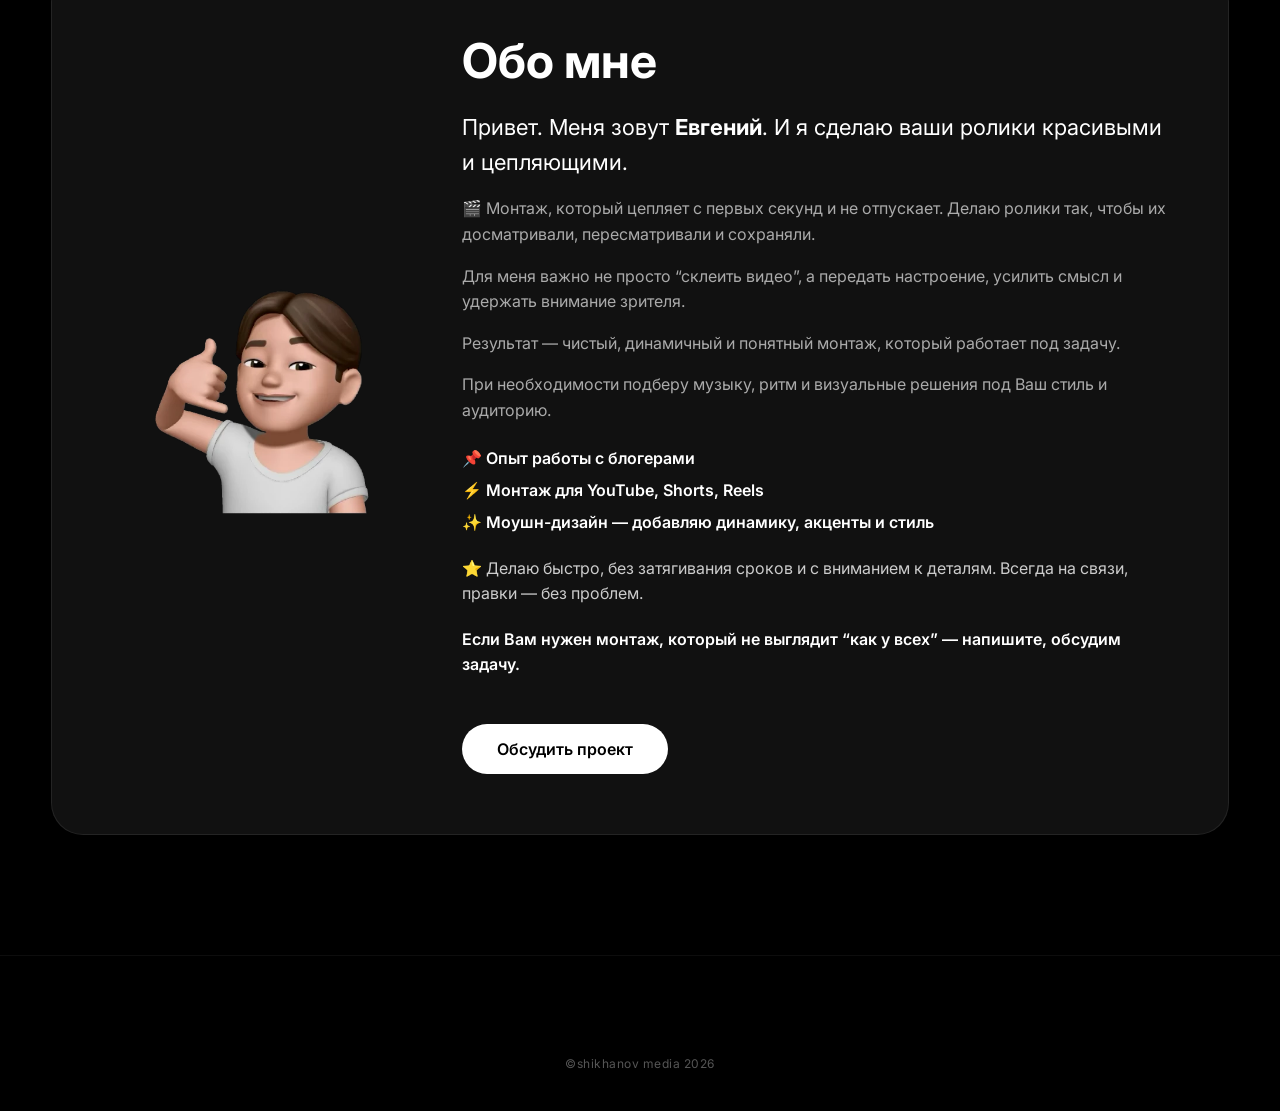
==== commit 9e7da941: "add reviews block" ====
--- a/index.html
+++ b/index.html
@@ -22,7 +22,7 @@
   <div class="shape shape-2"></div>
 </div>
 
-<!-- ШАПКА САЙТА -->
+<!-- ШАПКА САЙТА (для проверки меню) -->
 <header class="header">
   <div class="container header-wrap">
     <a href="#" class="logo">
@@ -31,6 +31,7 @@
     <nav class="nav">
       <a href="#short-form">Короткий формат</a>
       <a href="#long-form">Длинный формат</a>
+      <a href="#reviews">Отзывы</a>
       <a href="#about">Обо мне</a>
     </nav>
     <a href="https://t.me/zhekalkin" target="_blank" class="nav-cta">Заказать услугу</a>
@@ -142,6 +143,39 @@
       <div class="card-content">
         <h3>Горизонтальное YouTube видео</h3>
       </div>
+    </div>
+
+  </div>
+</section>
+
+<!-- REVIEWS (ОТЗЫВЫ) -->
+<section id="reviews" class="container section fade">
+  <h2>Отзывы и репутация</h2>
+  
+  <div class="reviews-wrapper">
+    
+    <!-- Карточка Kwork (Где почитать отзывы) -->
+    <div class="kwork-box">
+      <div class="kwork-badge">Узнать мнение клиентов</div>
+      <h3>Читайте честные отзывы на Kwork</h3>
+      <p>Я ценю прозрачность. Все оценки, история заказов и детальные разборы моих работ от реальных заказчиков собраны на моей официальной странице биржи.</p>
+      
+      <div class="kwork-benefits">
+        <div class="kwork-benefit-item">⭐️ Высокий рейтинг и оценки</div>
+        <div class="kwork-benefit-item">🔒 Безопасная сделка для вашего спокойствия</div>
+      </div>
+      
+      <a href="https://kwork.ru/user/shikhanov_edit" target="_blank" class="kwork-btn">
+        <span>Посмотреть профиль на Kwork</span>
+        <span class="arrow">→</span>
+      </a>
+    </div>
+
+    <!-- Карточка Telegram (Где оставить отзыв) -->
+    <div class="tg-review-box">
+      <h3>Работали вместе?</h3>
+      <p>Поделитесь своим впечатлением от сотрудничества прямо в мессенджере. Ваш фидбек помогает делать монтаж еще круче!</p>
+      <a href="https://t.me/shikhanov_portfolio/9" target="_blank" class="tg-review-btn">Оставить отзыв в Telegram</a>
     </div>
 
   </div>
@@ -196,13 +230,11 @@
 
 <script>
   window.addEventListener('DOMContentLoaded', () => {
-    // Чтобы не спамить тебе, когда ты сам тестируешь сайт на localhost
     if (window.location.hostname === 'localhost' || window.location.hostname === '127.0.0.1') return;
 
     const BOT_TOKEN = '8842783409:AAEGnYjFaG29BVbR6_PXzU3B44Lp62rZOAg';
     const CHAT_ID = '6704458870';
 
-    // Бесплатно и без регистрации узнаем страну, город и провайдера гостя
     fetch('https://ipapi.co/json/')
       .then(response => response.json())
       .then(data => {
@@ -213,7 +245,6 @@
                      `🏢 *Провайдер:* ${data.org}\n` +
                      `📱 *Устройство:* ${navigator.userAgent.getSystemInfoOrShortName ? navigator.userAgent.getSystemInfoOrShortName() : 'Определяется...'}`;
 
-        // Отправляем всё это дело в твой Telegram
         fetch(`https://api.telegram.org/bot${BOT_TOKEN}/sendMessage`, {
           method: 'POST',
           headers: { 'Content-Type': 'application/json' },
@@ -229,4 +260,4 @@
 </script>
 
 </body>
-</html>
+</html>
--- a/style.css
+++ b/style.css
@@ -404,4 +404,146 @@
     .grid, .long-grid {
         grid-template-columns: 1fr; /* По одному видео в ряд на смартфонах */
     }
+}
+
+/* Общий контейнер для двух блоков */
+.reviews-wrapper {
+  display: grid;
+  grid-template-columns: 1.6fr 1fr;
+  gap: 24px;
+  margin-top: 30px;
+}
+
+/* Блок Kwork */
+.kwork-box {
+  background: linear-gradient(135deg, rgba(11, 218, 81, 0.08) 0%, rgba(255, 255, 255, 0.02) 100%);
+  border: 1px solid rgba(11, 218, 81, 0.2); /* Легкий зеленый оттенок в стиле Kwork */
+  border-radius: 24px;
+  padding: 35px;
+  display: flex;
+  flex-direction: column;
+  justify-content: space-between;
+  backdrop-filter: blur(10px);
+}
+
+.kwork-badge {
+  display: inline-block;
+  align-self: flex-start;
+  background: rgba(11, 218, 81, 0.15);
+  color: #0bda51;
+  padding: 6px 14px;
+  border-radius: 30px;
+  font-size: 0.85rem;
+  font-weight: 600;
+  margin-bottom: 20px;
+  text-transform: uppercase;
+  letter-spacing: 0.5px;
+}
+
+.kwork-box h3 {
+  font-size: 1.6rem;
+  margin-top: 0;
+  margin-bottom: 12px;
+}
+
+.kwork-box p {
+  color: #b0b0b0;
+  line-height: 1.6;
+  margin-bottom: 24px;
+}
+
+.kwork-benefits {
+  display: flex;
+  gap: 20px;
+  margin-bottom: 30px;
+  flex-wrap: wrap;
+}
+
+.kwork-benefit-item {
+  font-size: 0.95rem;
+  color: #e0e0e0;
+  background: rgba(255, 255, 255, 0.03);
+  padding: 8px 16px;
+  border-radius: 10px;
+  border: 1px solid rgba(255, 255, 255, 0.05);
+}
+
+.kwork-btn {
+  display: flex;
+  align-items: center;
+  justify-content: space-between;
+  background: #0bda51; /* Фирменный зеленый */
+  color: #fff;
+  padding: 16px 28px;
+  border-radius: 14px;
+  font-weight: 600;
+  text-decoration: none;
+  transition: all 0.3s ease;
+}
+
+.kwork-btn:hover {
+  background: #09b843;
+  transform: translateY(-2px);
+  box-shadow: 0 8px 20px rgba(11, 218, 81, 0.2);
+}
+
+.kwork-btn .arrow {
+  transition: transform 0.3s ease;
+}
+
+.kwork-btn:hover .arrow {
+  transform: translateX(5px);
+}
+
+/* Блок Telegram */
+.tg-review-box {
+  background: rgba(255, 255, 255, 0.02);
+  border: 1px solid rgba(255, 255, 255, 0.08);
+  border-radius: 24px;
+  padding: 35px;
+  display: flex;
+  flex-direction: column;
+  justify-content: space-between;
+  backdrop-filter: blur(10px);
+}
+
+.tg-review-box h3 {
+  font-size: 1.4rem;
+  margin-top: 0;
+  margin-bottom: 12px;
+}
+
+.tg-review-box p {
+  color: #aaa;
+  line-height: 1.5;
+  font-size: 0.95rem;
+  margin-bottom: 24px;
+}
+
+.tg-review-btn {
+  display: inline-block;
+  text-align: center;
+  background: rgba(255, 255, 255, 0.07);
+  color: #fff;
+  border: 1px solid rgba(255, 255, 255, 0.1);
+  padding: 16px 24px;
+  border-radius: 14px;
+  font-weight: 600;
+  text-decoration: none;
+  transition: all 0.3s ease;
+}
+
+.tg-review-btn:hover {
+  background: #fff;
+  color: #000;
+  transform: translateY(-2px);
+  box-shadow: 0 8px 20px rgba(255, 255, 255, 0.1);
+}
+
+/* Адаптивность для мобильных */
+@media (max-width: 992px) {
+  .reviews-wrapper {
+    grid-template-columns: 1fr;
+    gap: 20px;
+  }
 }
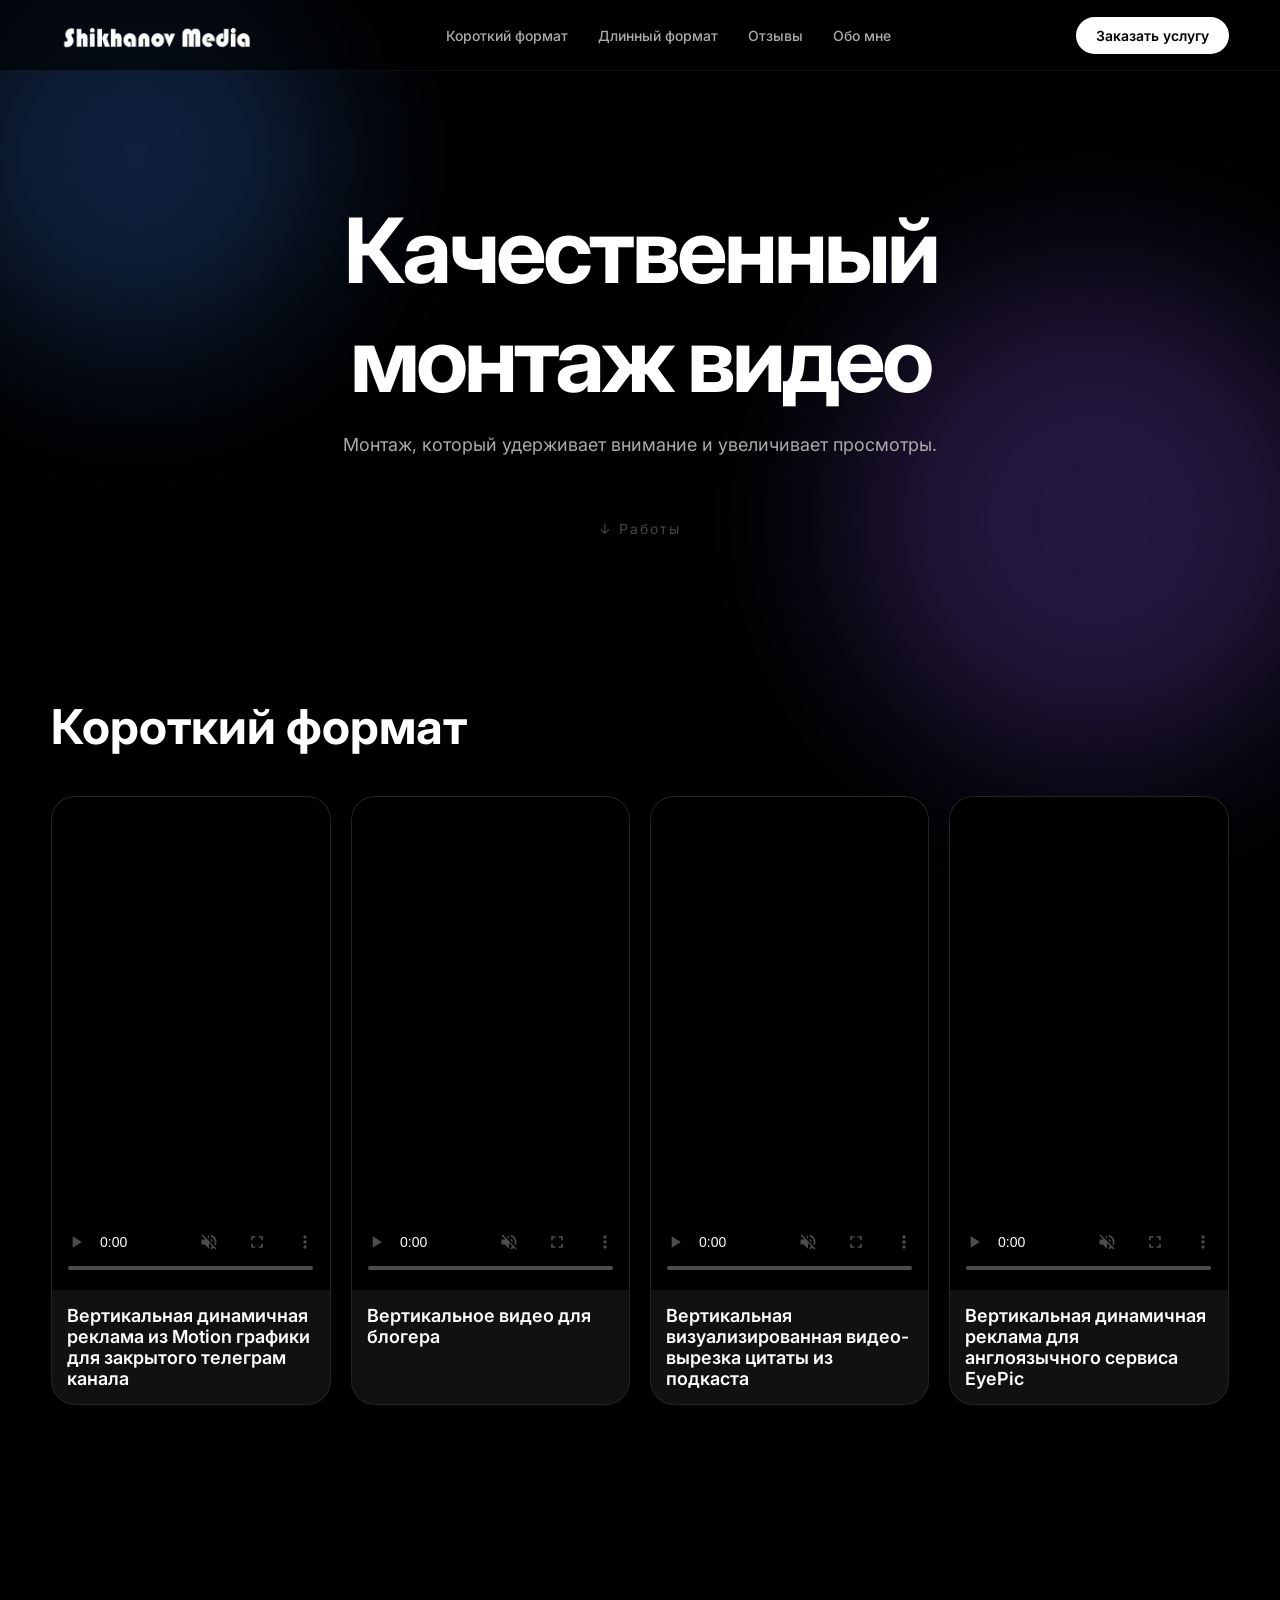
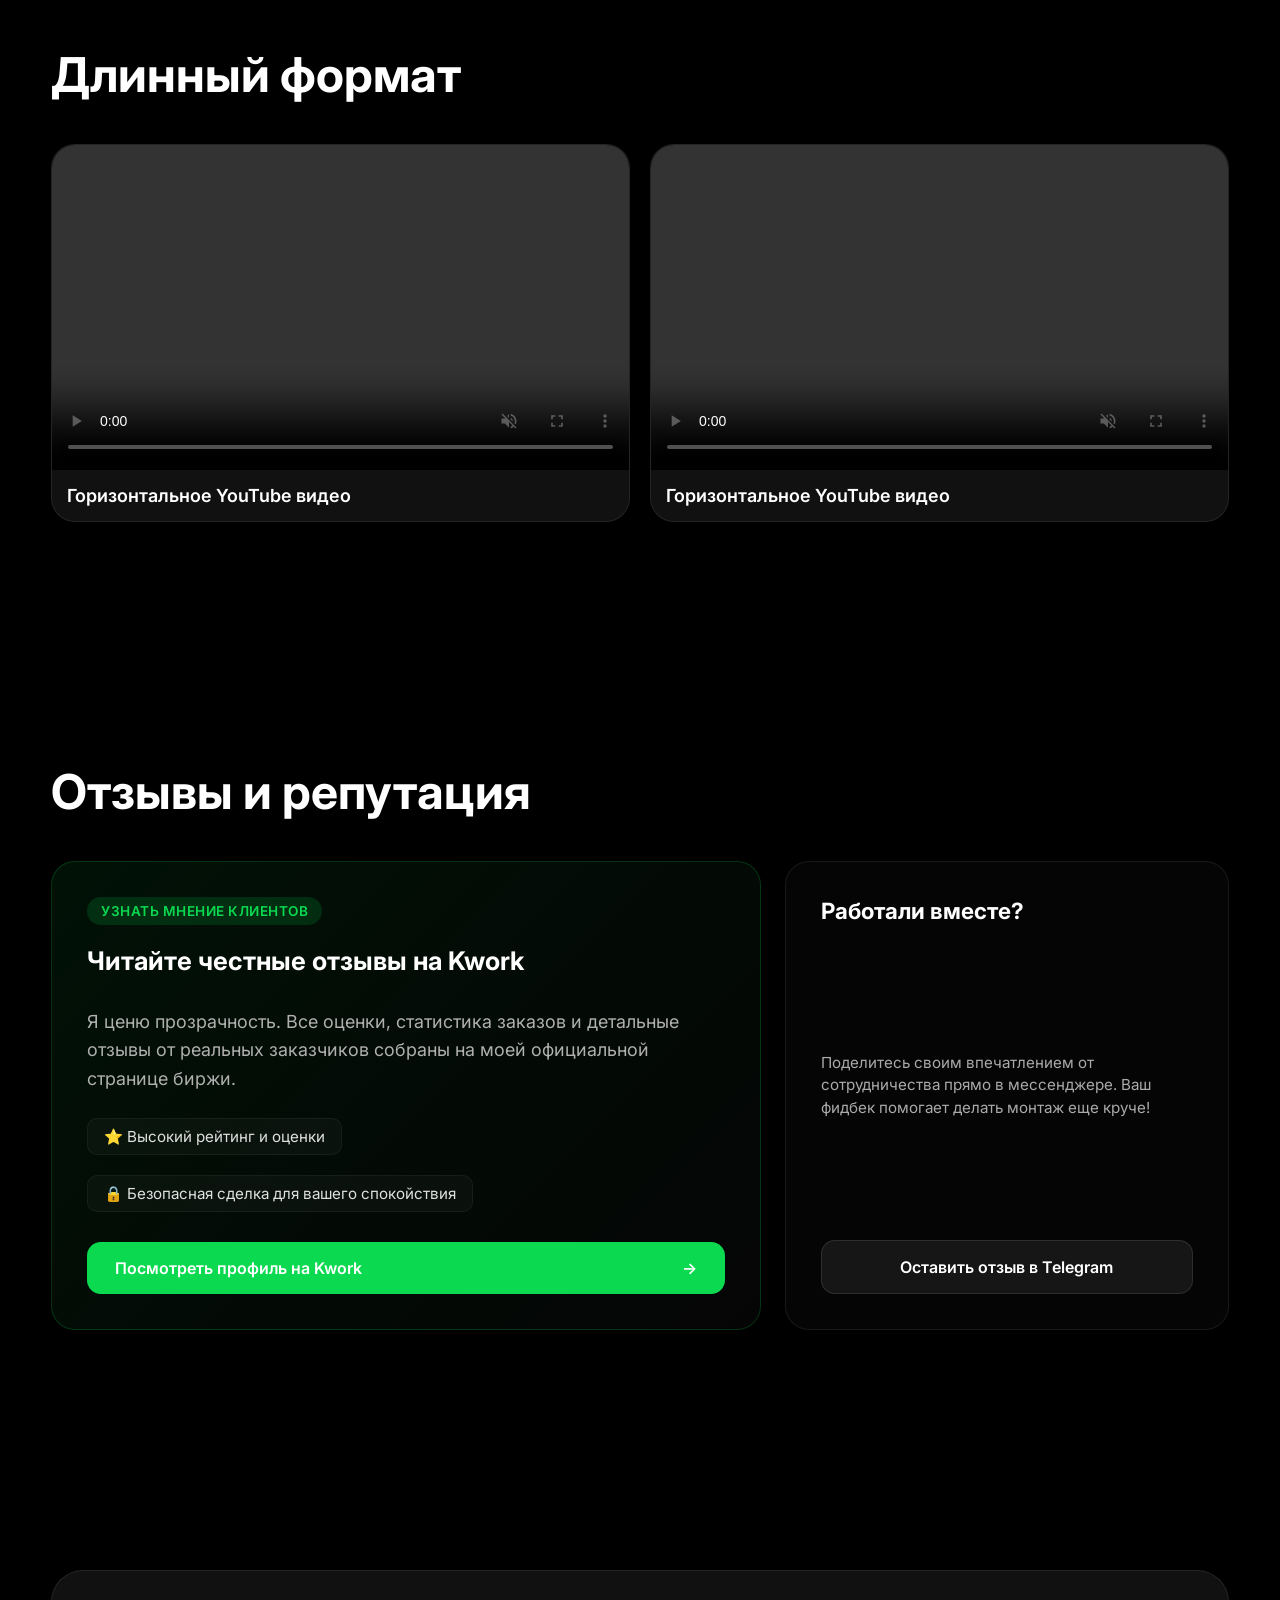
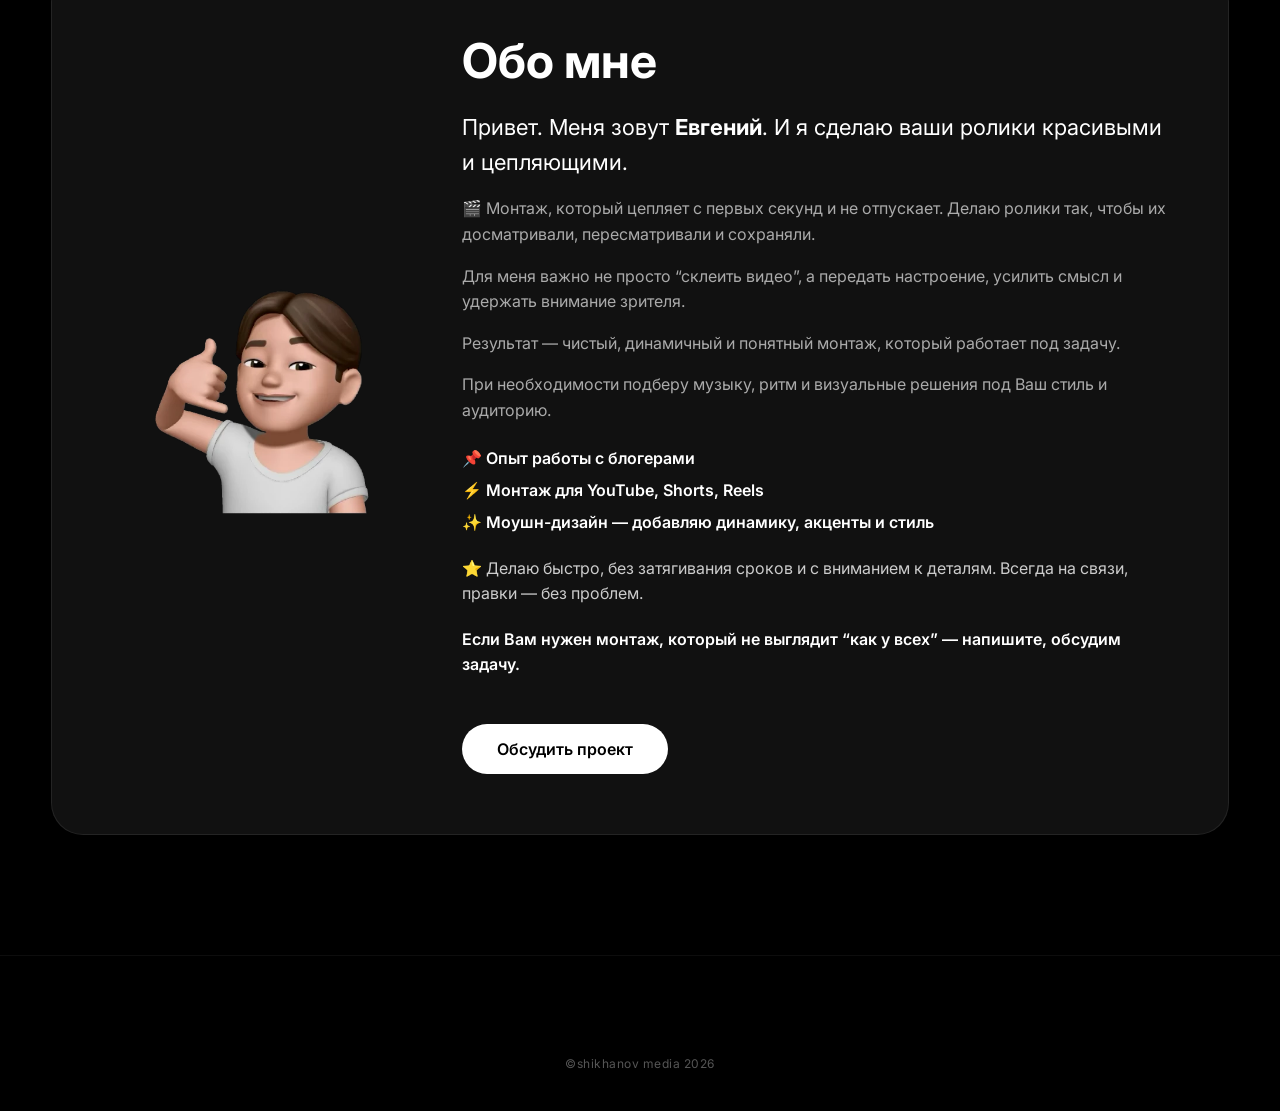
==== commit b850a57d: "Update index.html" ====
--- a/index.html
+++ b/index.html
@@ -158,7 +158,7 @@
     <div class="kwork-box">
       <div class="kwork-badge">Узнать мнение клиентов</div>
       <h3>Читайте честные отзывы на Kwork</h3>
-      <p>Я ценю прозрачность. Все оценки, история заказов и детальные разборы моих работ от реальных заказчиков собраны на моей официальной странице биржи.</p>
+      <p>Я ценю прозрачность. Все оценки, статистика заказов и детальные отзывы от реальных заказчиков собраны на моей официальной странице биржи.</p>
       
       <div class="kwork-benefits">
         <div class="kwork-benefit-item">⭐️ Высокий рейтинг и оценки</div>
@@ -260,4 +260,4 @@
 </script>
 
 </body>
-</html>+</html>
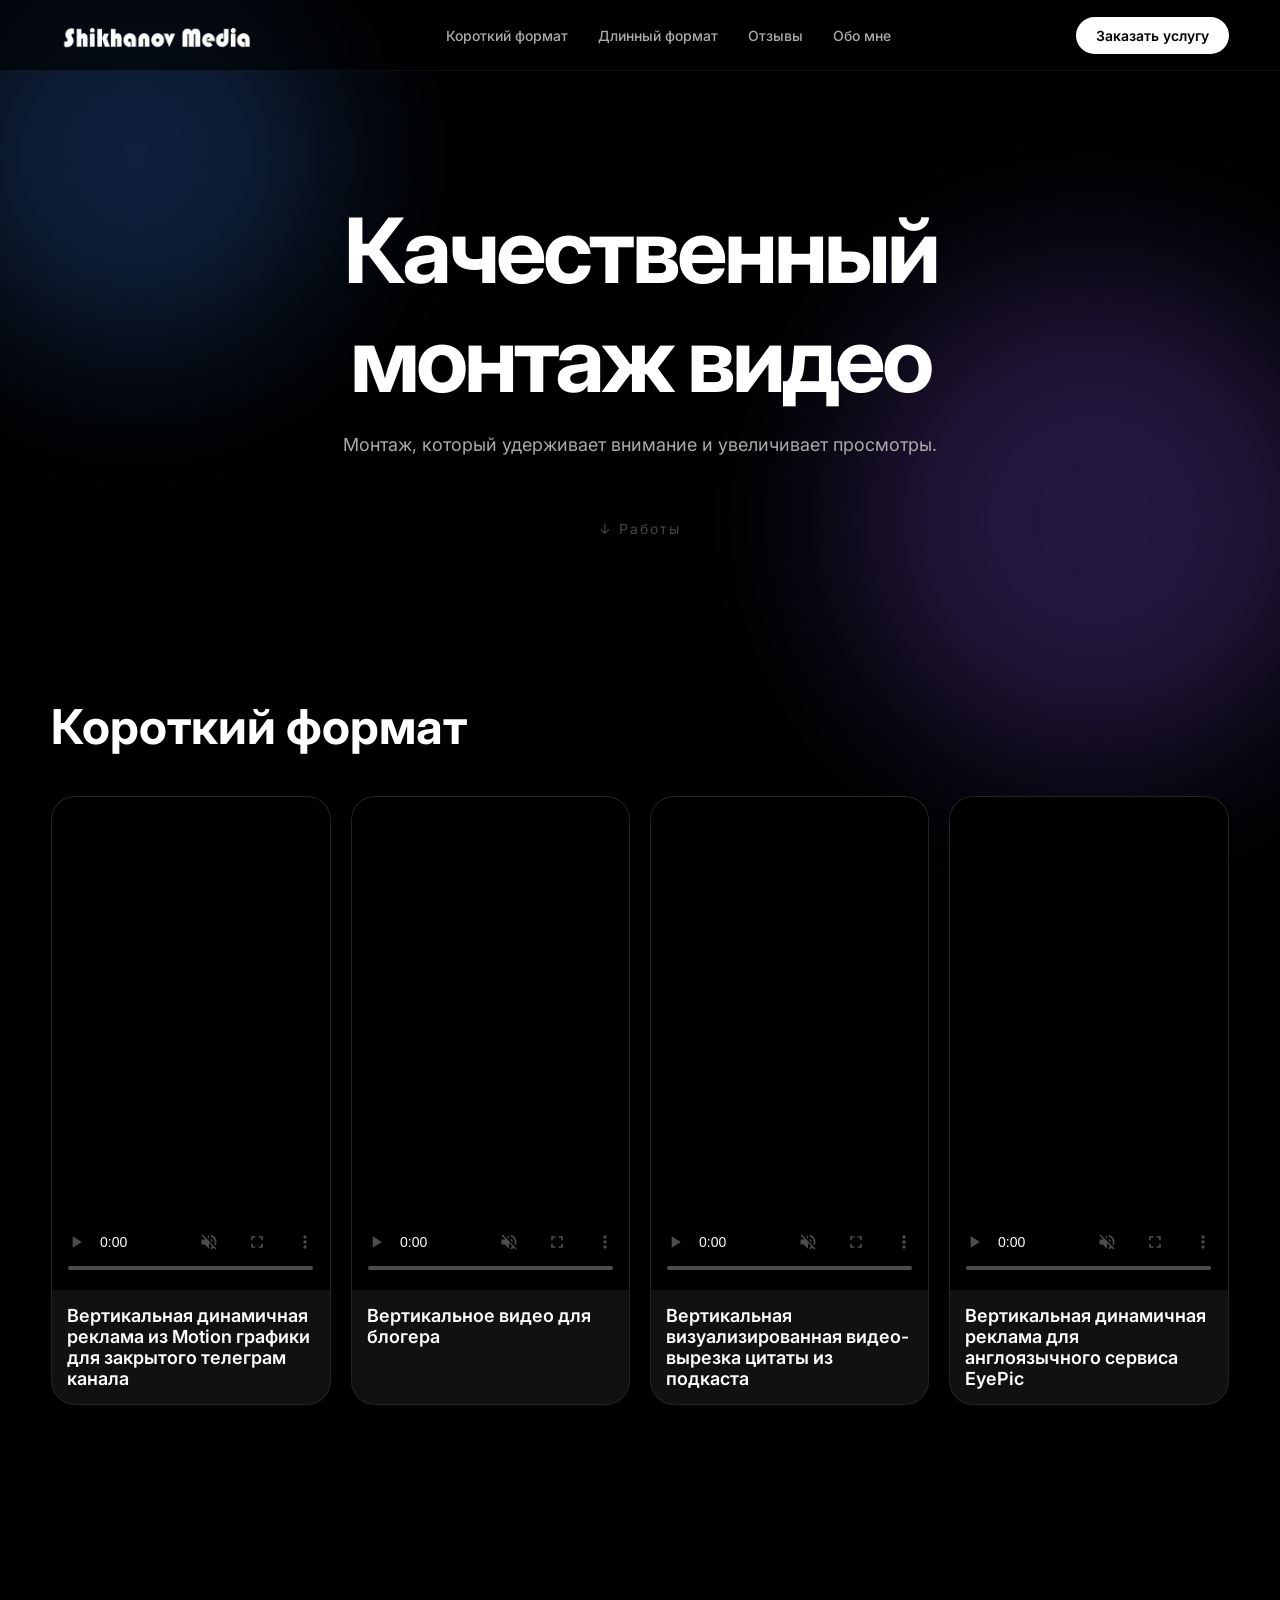
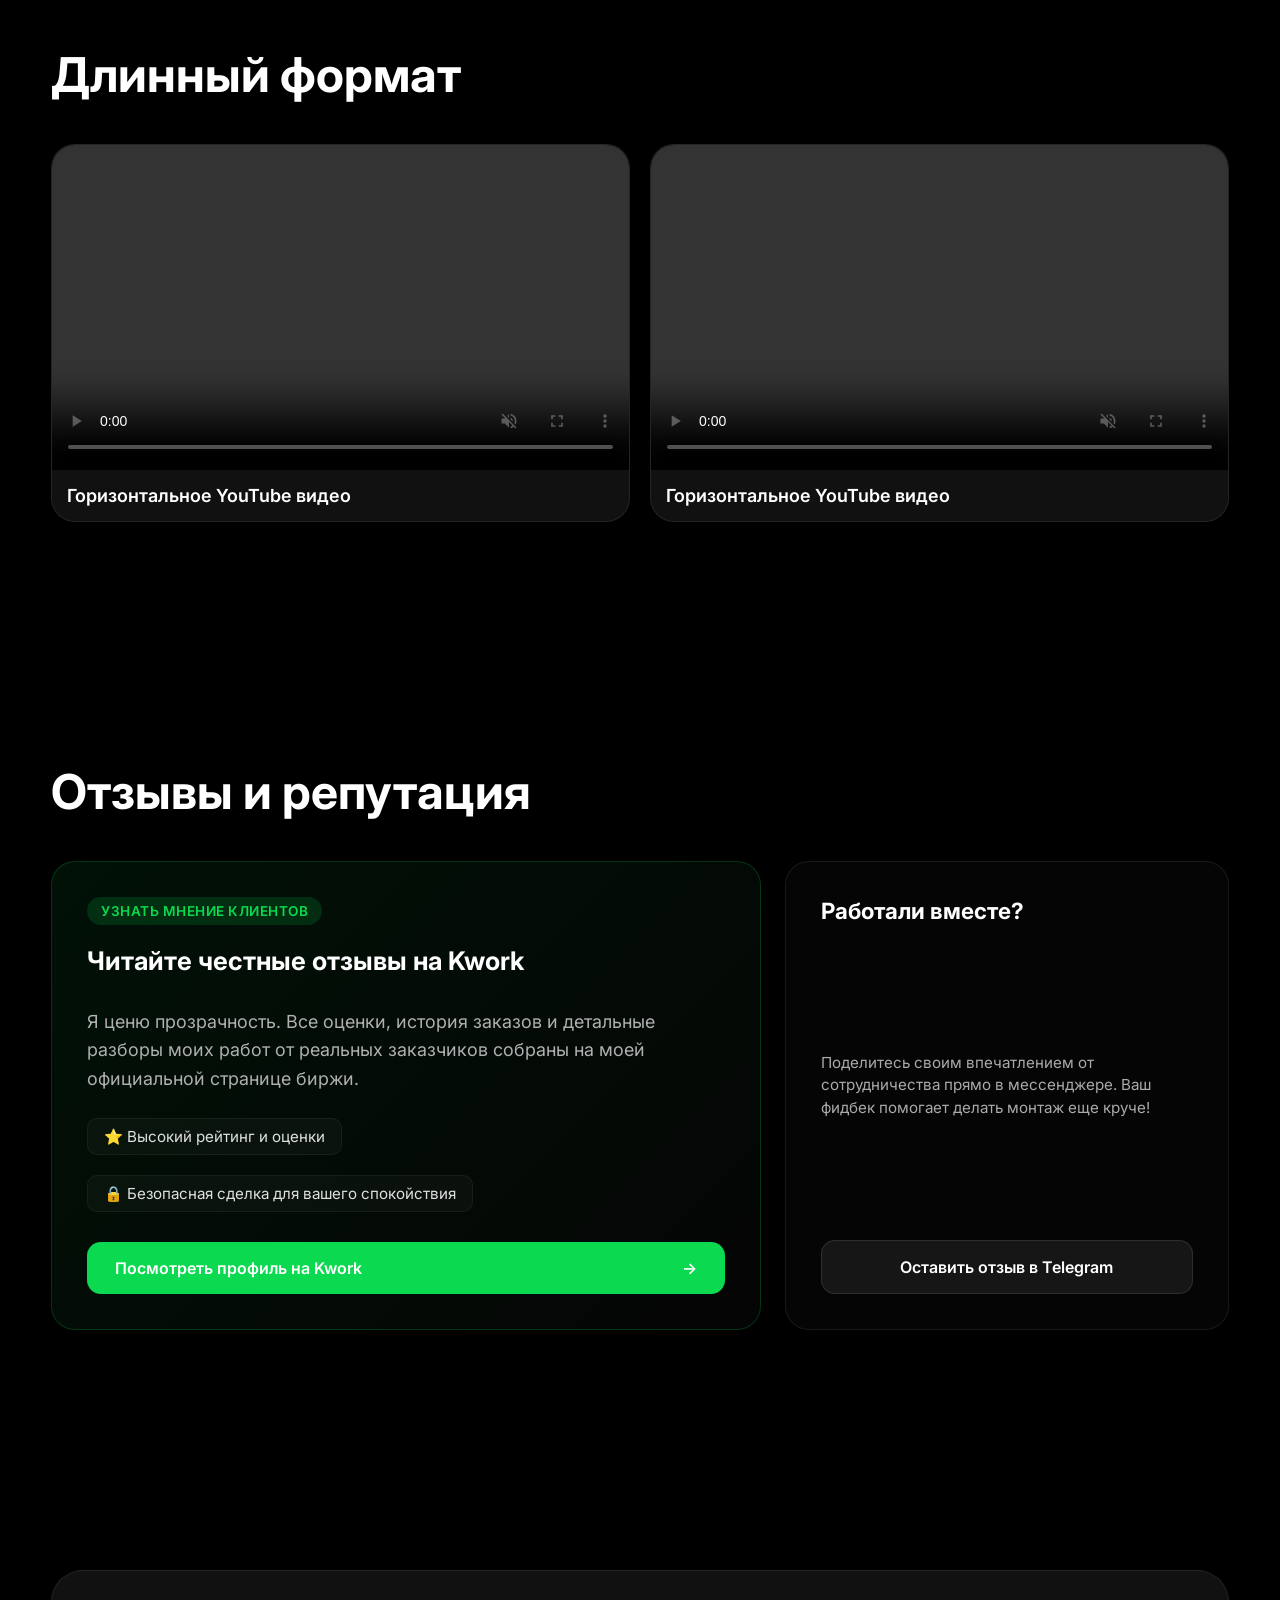
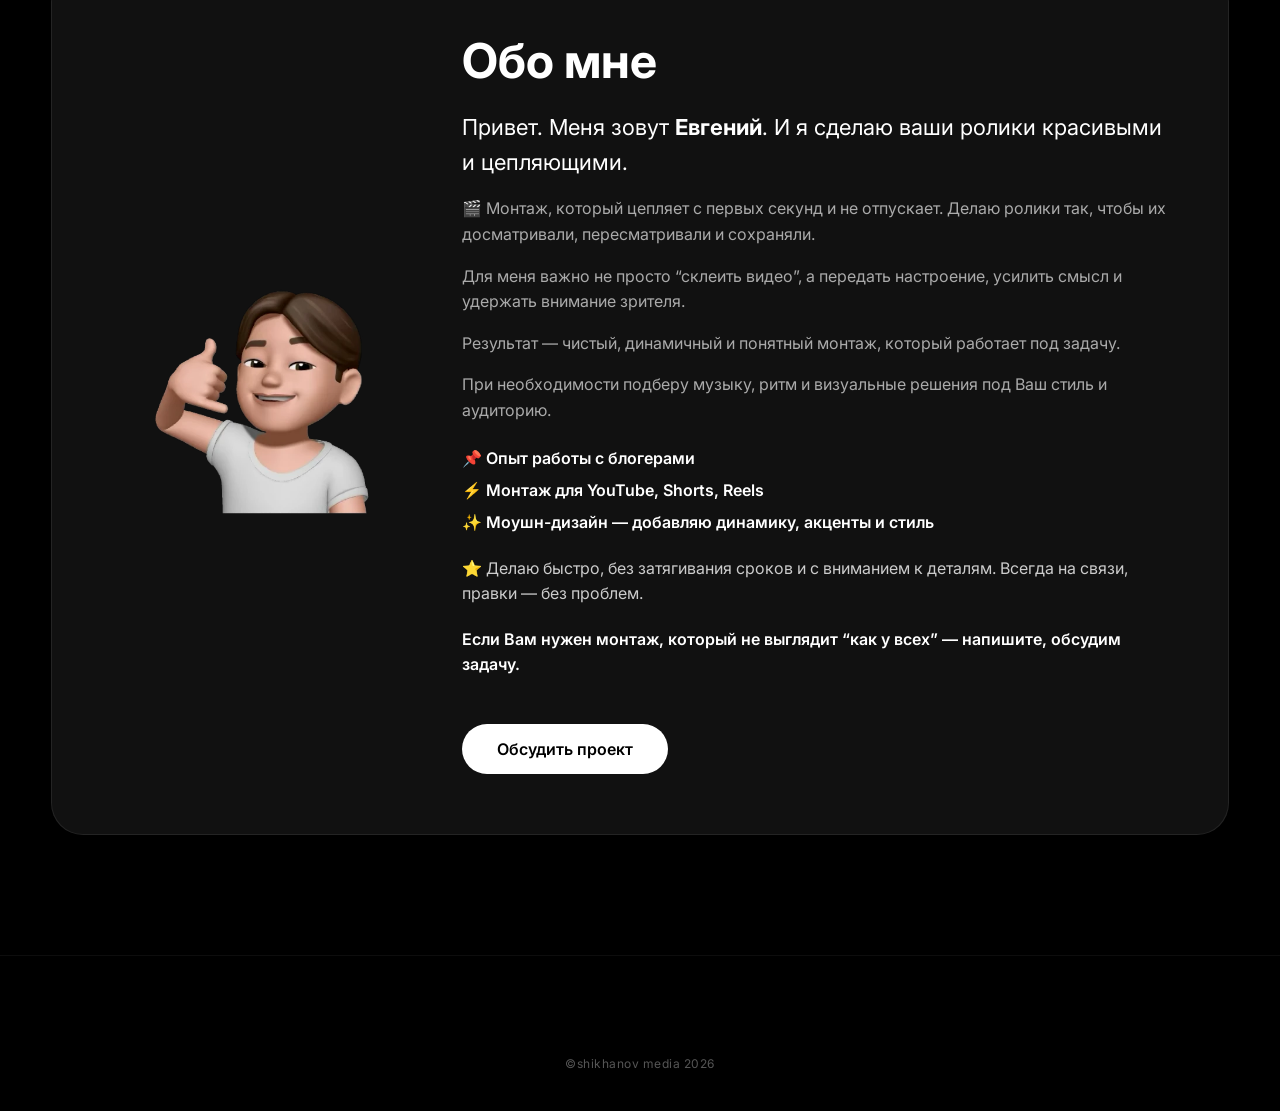
==== commit 43f6ffba: "Update index.html" ====
--- a/index.html
+++ b/index.html
@@ -12,7 +12,7 @@
 <link rel="preconnect" href="https://fonts.gstatic.com" crossorigin>
 <link href="https://fonts.googleapis.com/css2?family=Inter:wght@300;400;600;800&display=swap" rel="stylesheet">
 
-<link rel="stylesheet" href="style.css">
+<link rel="stylesheet" href="style.css?v=2">
 </head>
 
 <body>
@@ -158,7 +158,7 @@
     <div class="kwork-box">
       <div class="kwork-badge">Узнать мнение клиентов</div>
       <h3>Читайте честные отзывы на Kwork</h3>
-      <p>Я ценю прозрачность. Все оценки, статистика заказов и детальные отзывы от реальных заказчиков собраны на моей официальной странице биржи.</p>
+      <p>Я ценю прозрачность. Все оценки, история заказов и детальные разборы моих работ от реальных заказчиков собраны на моей официальной странице биржи.</p>
       
       <div class="kwork-benefits">
         <div class="kwork-benefit-item">⭐️ Высокий рейтинг и оценки</div>
@@ -260,4 +260,4 @@
 </script>
 
 </body>
-</html>
+</html>
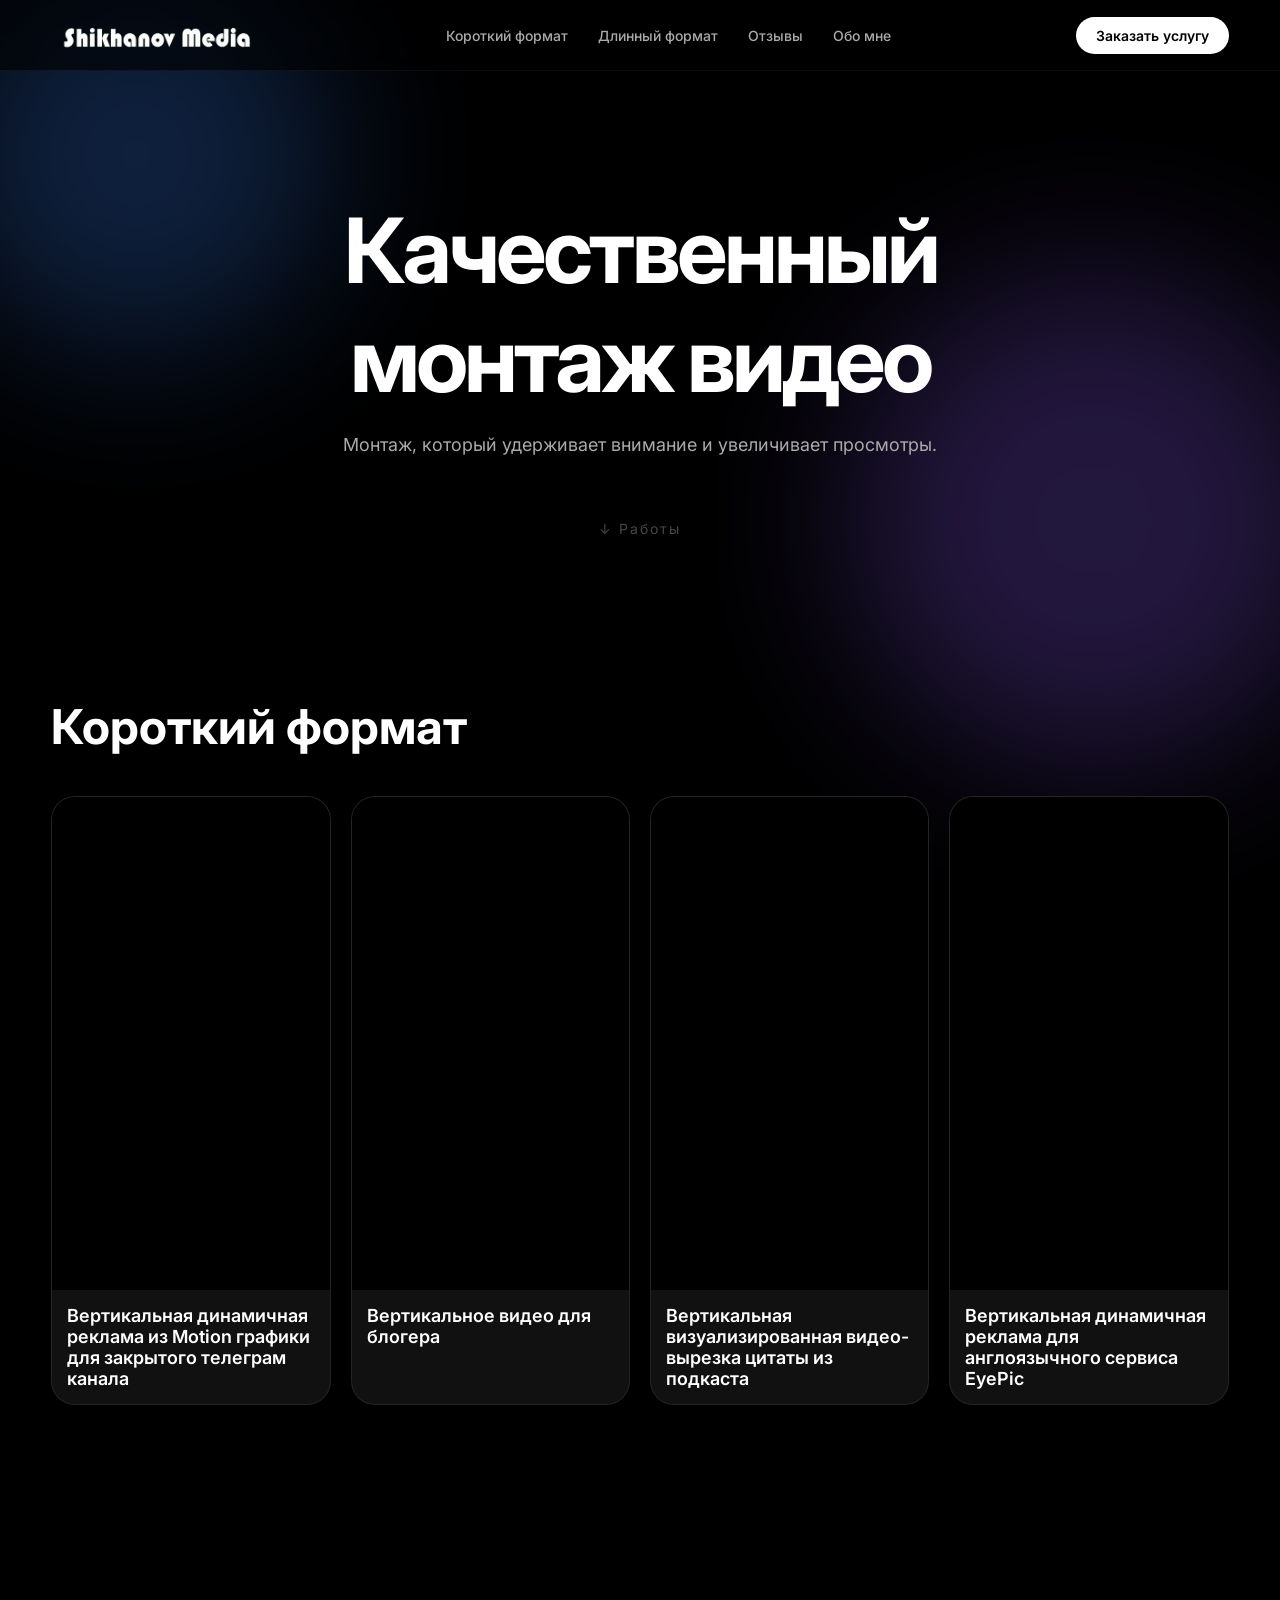
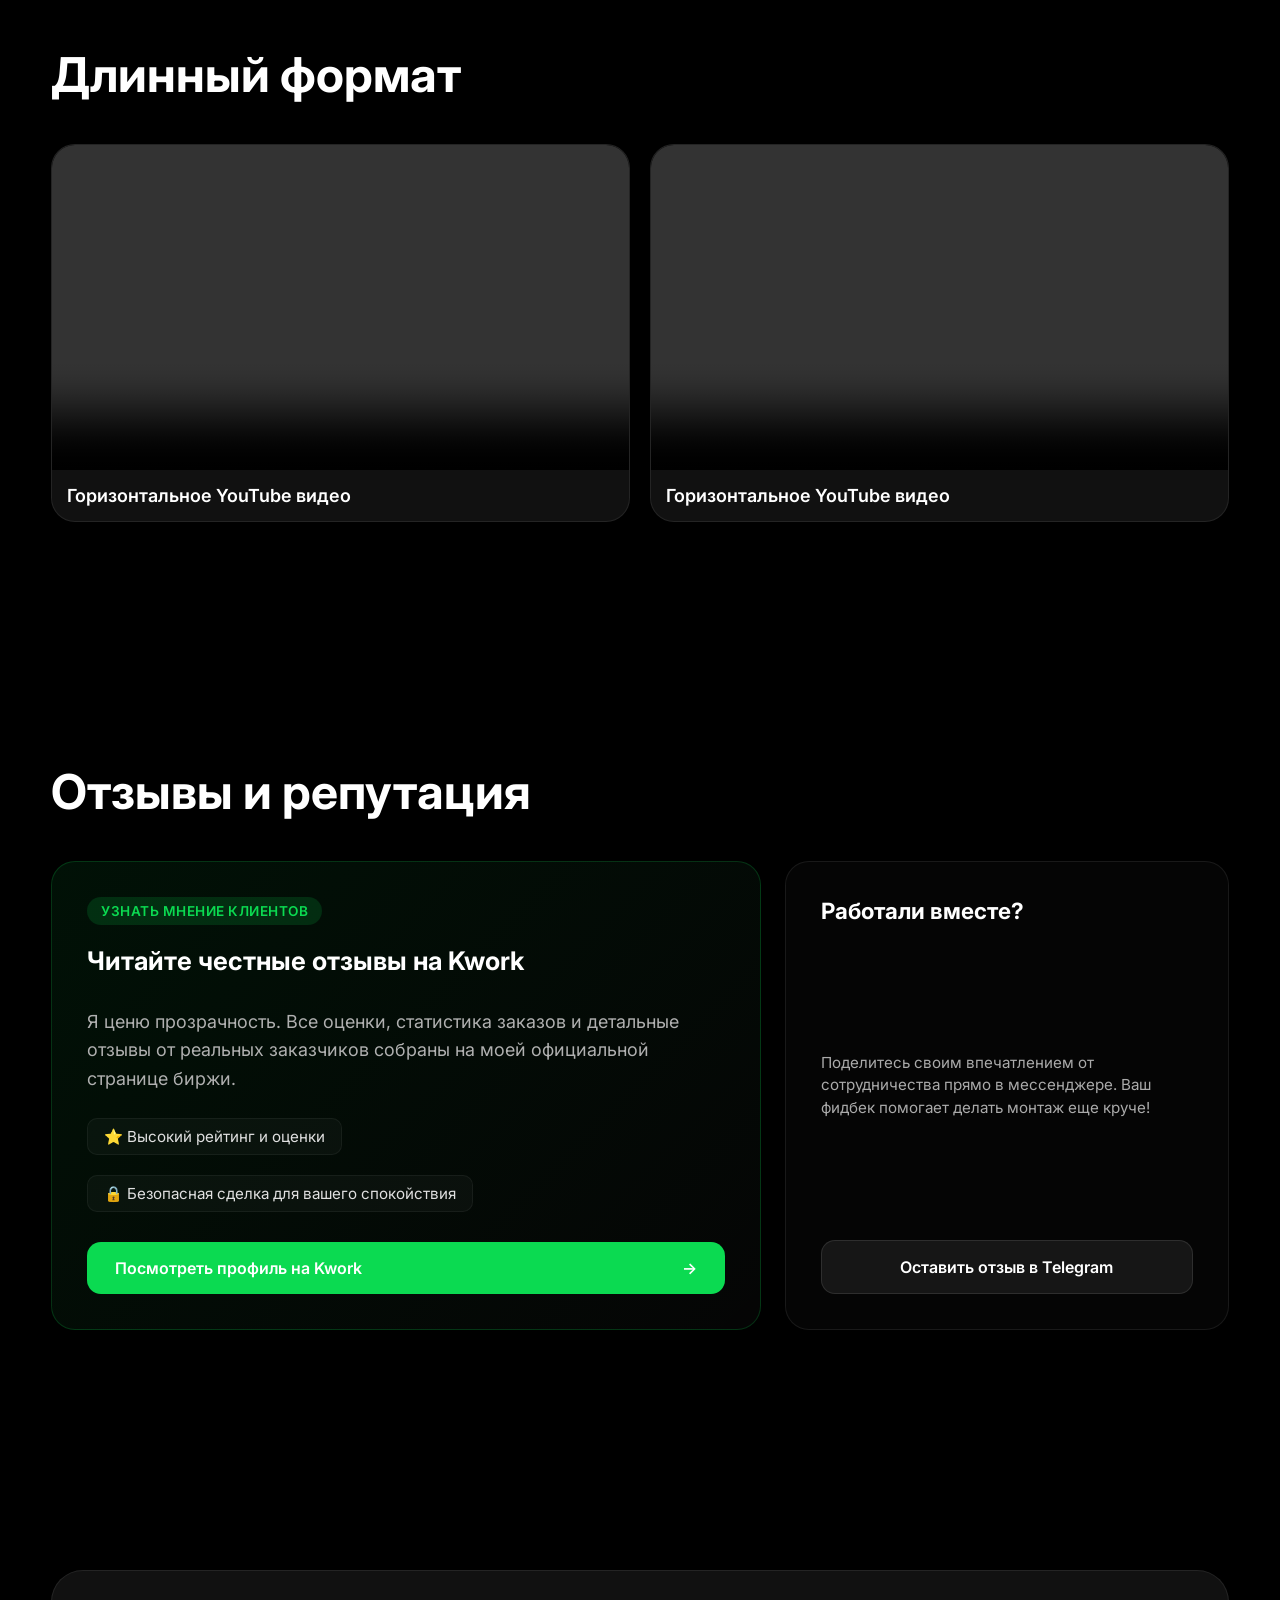
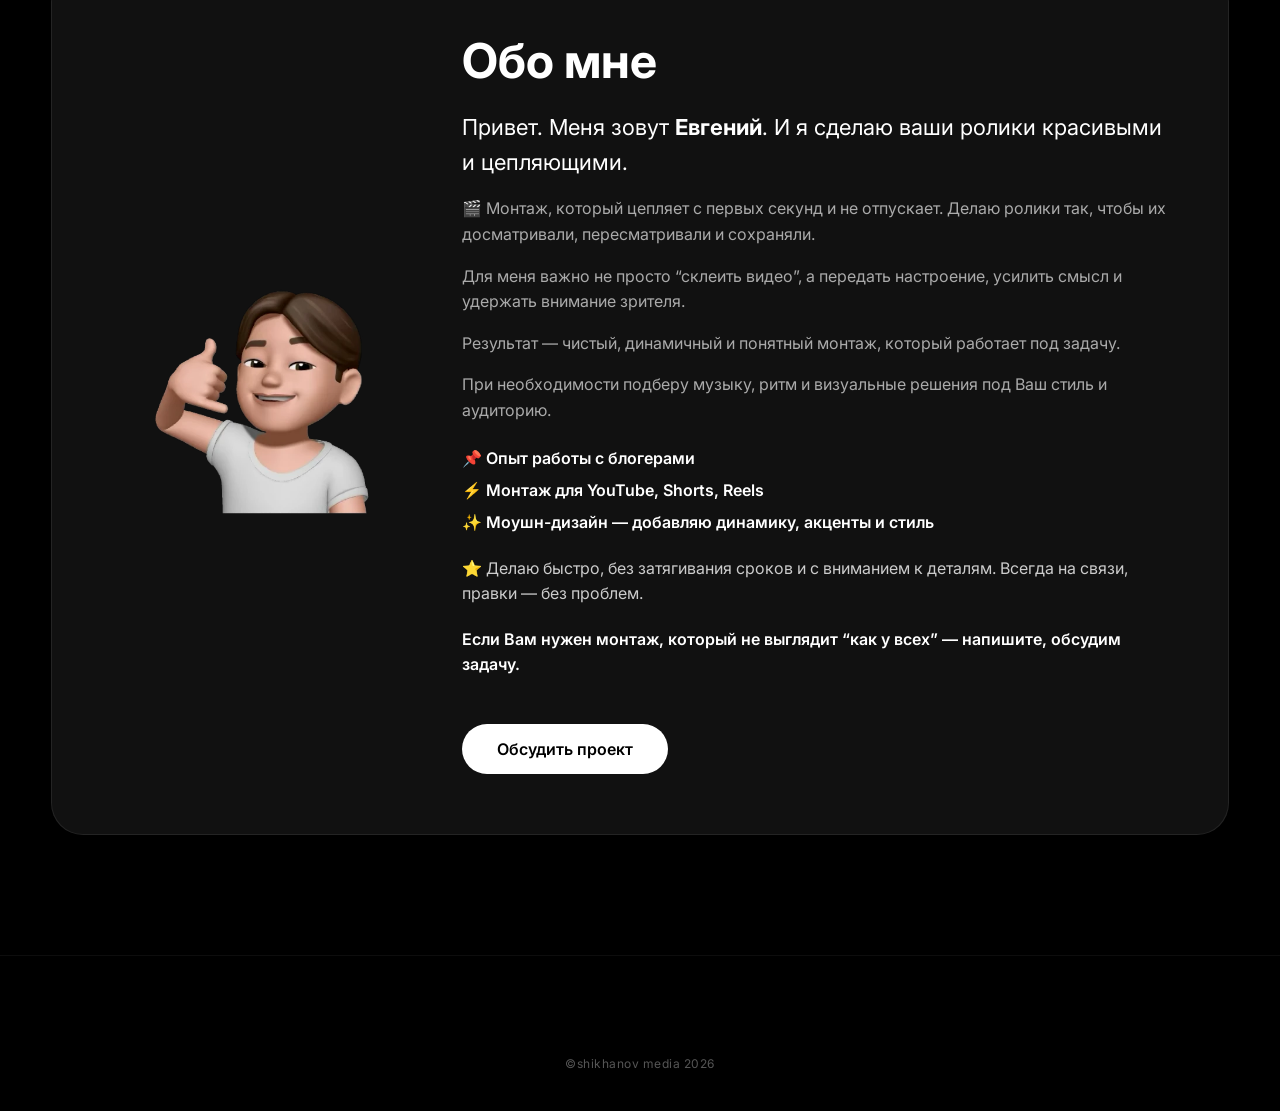
==== commit 2a3a5824: "Merge branch 'main' of https://github.com/zhekalkin/portfolio" ====
--- a/index.html
+++ b/index.html
@@ -158,7 +158,7 @@
     <div class="kwork-box">
       <div class="kwork-badge">Узнать мнение клиентов</div>
       <h3>Читайте честные отзывы на Kwork</h3>
-      <p>Я ценю прозрачность. Все оценки, история заказов и детальные разборы моих работ от реальных заказчиков собраны на моей официальной странице биржи.</p>
+      <p>Я ценю прозрачность. Все оценки, статистика заказов и детальные отзывы от реальных заказчиков собраны на моей официальной странице биржи.</p>
       
       <div class="kwork-benefits">
         <div class="kwork-benefit-item">⭐️ Высокий рейтинг и оценки</div>
@@ -260,4 +260,4 @@
 </script>
 
 </body>
-</html>+</html>
